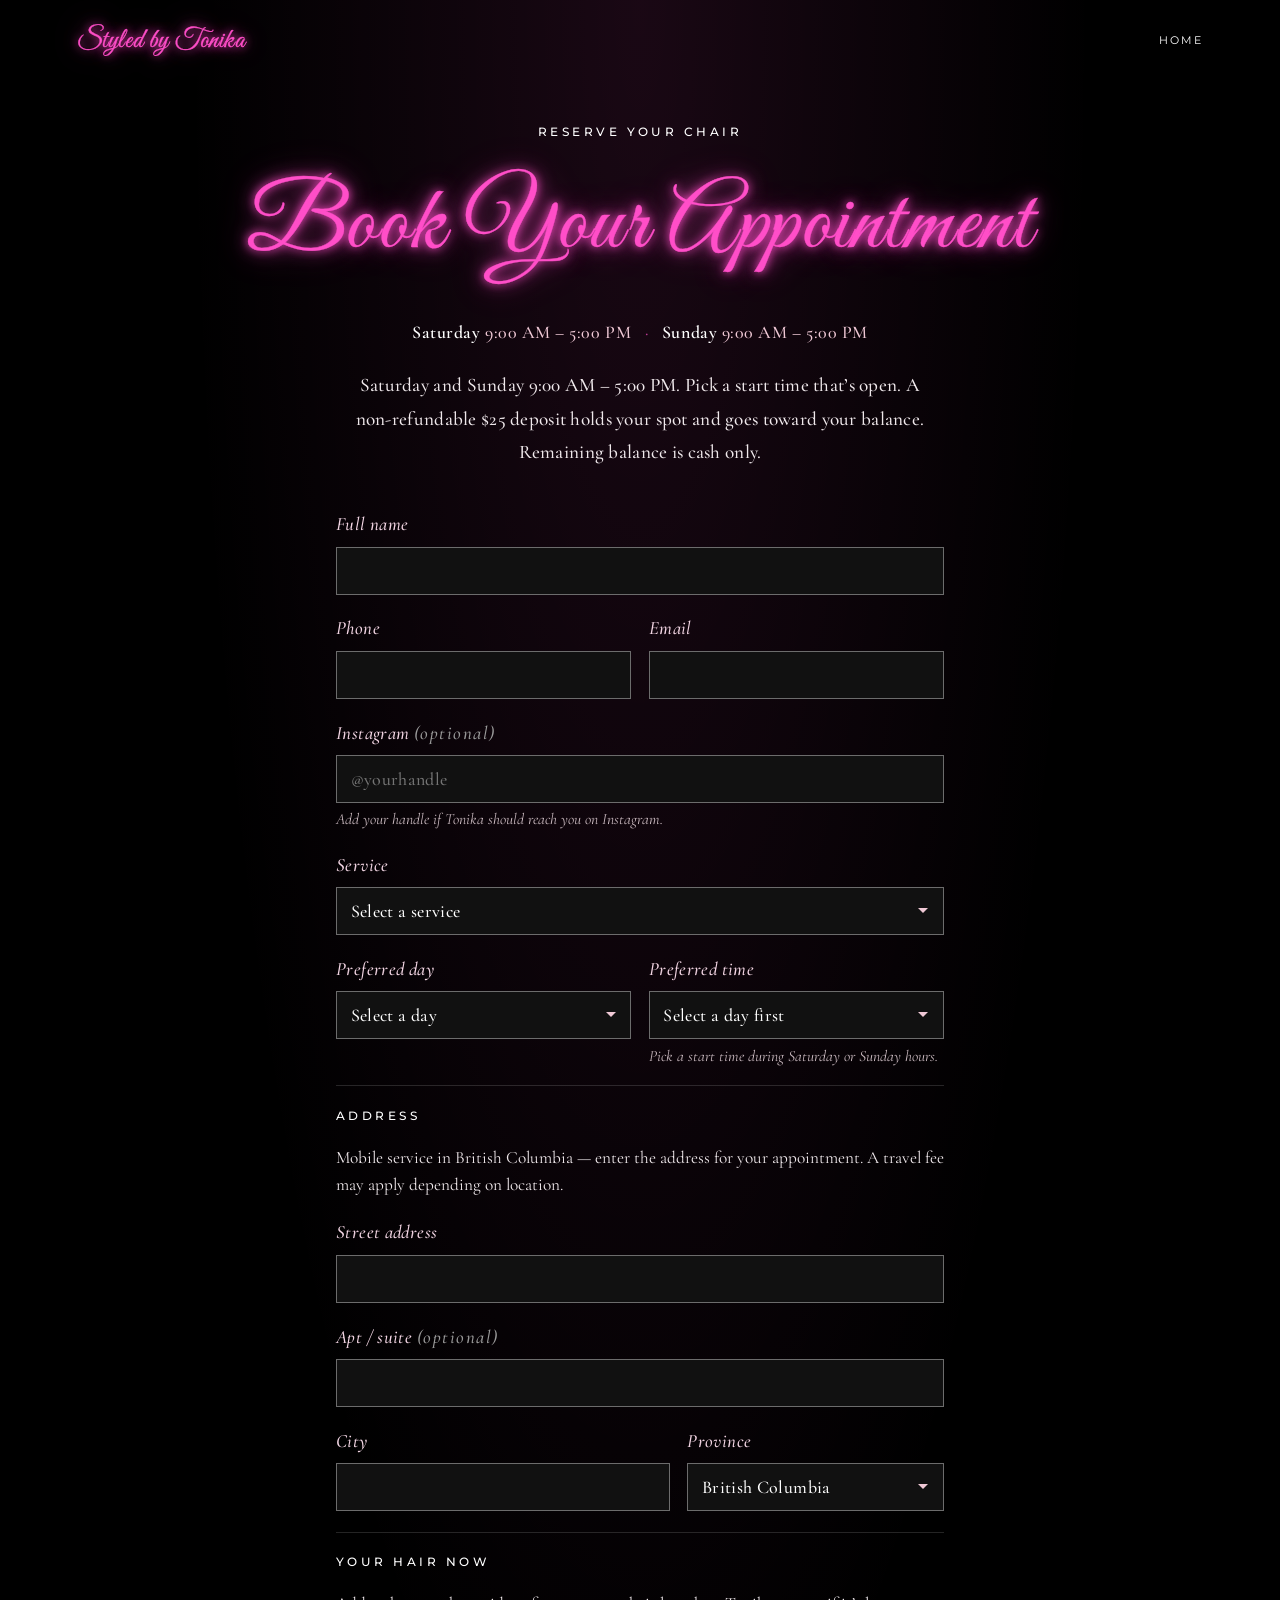
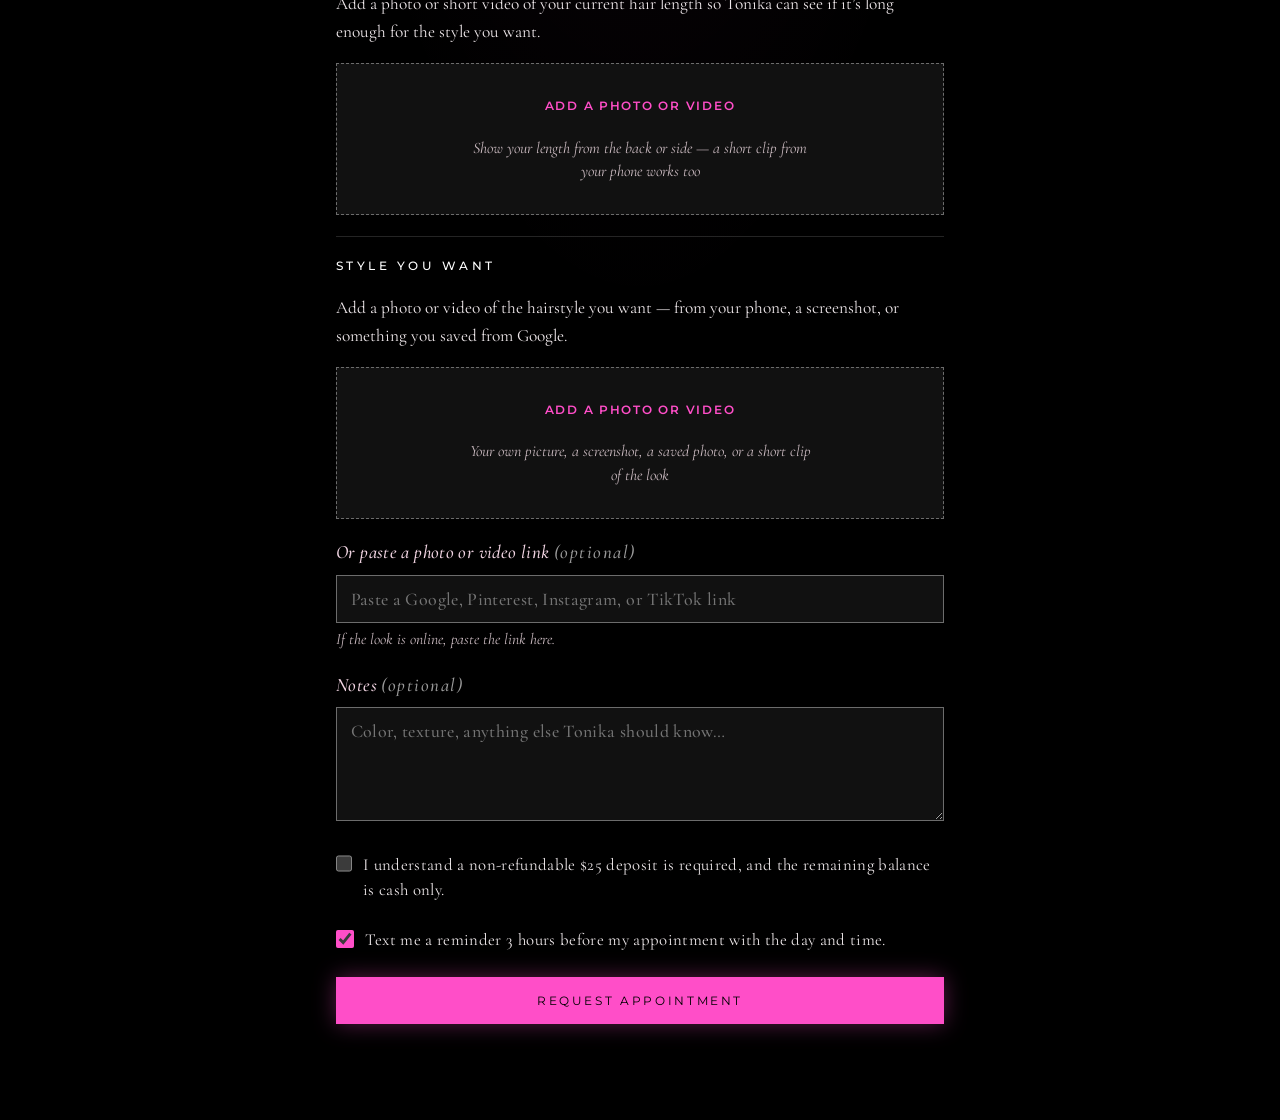
==== book.html @ b5b8464c "h" ====
<!DOCTYPE html>
<html lang="en">
<head>
  <meta charset="UTF-8" />
  <meta name="viewport" content="width=device-width, initial-scale=1, viewport-fit=cover" />
  <title>Book Your Appointment | Styled by Tonika</title>
  <link rel="icon" href="favicon.png?v=2" type="image/png" />
  <link rel="apple-touch-icon" href="apple-touch-icon.png?v=2" />
  <link rel="preconnect" href="https://fonts.googleapis.com" />
  <link rel="preconnect" href="https://fonts.gstatic.com" crossorigin />
  <link href="https://fonts.googleapis.com/css2?family=Great+Vibes&family=Montserrat:wght@400;500;600;700&family=Cormorant+Garamond:ital,wght@0,400;0,500;0,600;1,400;1,500&display=swap" rel="stylesheet" />
  <link rel="stylesheet" href="styles.css?v=71" />
</head>
<body class="book-page">
  <header class="book-top">
    <a class="neon book-logo" href="index.html">Styled by Tonika</a>
    <a class="book-back" href="index.html">Home</a>
  </header>

  <section class="book">
    <p class="kicker">Reserve your chair</p>
    <h1 class="neon">Book Your Appointment</h1>
    <p class="book-hours">
      <span><strong data-field="hours-sat-label">Saturday</strong> <span data-field="hours-sat-text">9:00 AM – 5:00 PM</span></span>
      <span class="book-hours-dot" aria-hidden="true">·</span>
      <span><strong data-field="hours-sun-label">Sunday</strong> <span data-field="hours-sun-text">9:00 AM – 5:00 PM</span></span>
    </p>
    <p class="book-lede" data-field="book-lede">
      Saturday and Sunday 9:00 AM – 5:00 PM. Pick a start time that’s open. A non-refundable $25
      deposit holds your spot and goes toward your balance. Remaining balance is cash only.
    </p>

    <form class="book-form" id="booking-form" novalidate>
      <div class="field">
        <label for="name">Full name</label>
        <input id="name" name="name" type="text" autocomplete="name" required />
      </div>
      <div class="field-row">
        <div class="field">
          <label for="phone">Phone</label>
          <input id="phone" name="phone" type="tel" autocomplete="tel" required />
        </div>
        <div class="field">
          <label for="email">Email</label>
          <input id="email" name="email" type="email" autocomplete="email" required />
        </div>
      </div>
      <div class="field">
        <label for="instagram">Instagram <span class="optional">(optional)</span></label>
        <input id="instagram" name="instagram" type="text" autocomplete="off" placeholder="@yourhandle" />
        <p class="field-hint">Add your handle if Tonika should reach you on Instagram.</p>
      </div>
      <div class="field">
        <label for="service">Service</label>
        <select id="service" name="service" required>
          <option value="" disabled selected>Select a service</option>
          <option>Locs</option>
          <option>Mens styles</option>
          <option>Wig Installation</option>
          <option>Quick weaves</option>
          <option>Feed in cornrows</option>
        </select>
      </div>
      <div class="field-row">
        <div class="field">
          <label for="date">Preferred day</label>
          <select id="date" name="date" required>
            <option value="" disabled selected>Select a day</option>
          </select>
        </div>
        <div class="field">
          <label for="time">Preferred time</label>
          <select id="time" name="time" required>
            <option value="" disabled selected>Select a day first</option>
          </select>
          <p class="field-hint" data-field="time-hint">Pick a start time during Saturday or Sunday hours.</p>
        </div>
      </div>

      <div class="address-block">
        <p class="kicker kicker-left">Address</p>
        <p class="address-note" data-field="address-note">Mobile service in British Columbia — enter the address for your appointment. A travel fee may apply depending on location.</p>
        <div class="field">
          <label for="address">Street address</label>
          <input id="address" name="address" type="text" autocomplete="street-address" required />
        </div>
        <div class="field">
          <label for="address2">Apt / suite <span class="optional">(optional)</span></label>
          <input id="address2" name="address2" type="text" autocomplete="address-line2" />
        </div>
        <div class="field-row field-row-city">
          <div class="field">
            <label for="city">City</label>
            <input id="city" name="city" type="text" autocomplete="address-level2" required />
          </div>
          <div class="field">
            <label for="province">Province</label>
            <select id="province" name="province" required>
              <option value="British Columbia" selected>British Columbia</option>
            </select>
          </div>
        </div>
      </div>

      <div class="inspo-block">
        <p class="kicker kicker-left">Your hair now</p>
        <p class="address-note" data-field="hair-note">
          Add a photo or short video of your current hair length so Tonika can see if it’s long enough for the style you want.
        </p>
        <div class="inspo-upload" id="hair-upload">
          <input id="hair-media" class="inspo-file" name="hair-media" type="file" accept="image/*,video/*,.heic,.heif,.mov" />
          <label for="hair-media" class="inspo-drop">
            <span class="inspo-drop-title">Add a photo or video</span>
            <span class="inspo-drop-hint">Show your length from the back or side — a short clip from your phone works too</span>
          </label>
          <div class="inspo-preview" id="hair-preview" hidden>
            <img id="hair-preview-img" alt="Your current hair preview" hidden />
            <video id="hair-preview-video" controls playsinline hidden></video>
            <p class="inspo-preview-name" id="hair-preview-name"></p>
            <button type="button" class="inspo-remove" id="hair-remove">Remove</button>
          </div>
        </div>
      </div>

      <div class="inspo-block">
        <p class="kicker kicker-left">Style you want</p>
        <p class="address-note" data-field="inspo-note">
          Add a photo or video of the hairstyle you want — from your phone, a screenshot, or something you saved from Google.
        </p>
        <div class="inspo-upload" id="inspo-upload">
          <input id="inspo-photo" class="inspo-file" name="attachment" type="file" accept="image/*,video/*,.heic,.heif,.mov" />
          <label for="inspo-photo" class="inspo-drop">
            <span class="inspo-drop-title">Add a photo or video</span>
            <span class="inspo-drop-hint">Your own picture, a screenshot, a saved photo, or a short clip of the look</span>
          </label>
          <div class="inspo-preview" id="inspo-preview" hidden>
            <img id="inspo-preview-img" alt="Hairstyle inspiration preview" hidden />
            <video id="inspo-preview-video" controls playsinline hidden></video>
            <p class="inspo-preview-name" id="inspo-preview-name"></p>
            <button type="button" class="inspo-remove" id="inspo-remove">Remove</button>
          </div>
        </div>
        <div class="field">
          <label for="inspo-url">Or paste a photo or video link <span class="optional">(optional)</span></label>
          <input id="inspo-url" name="inspo-url" type="text" inputmode="url" autocomplete="off" placeholder="Paste a Google, Pinterest, Instagram, or TikTok link" />
          <p class="field-hint">If the look is online, paste the link here.</p>
        </div>
        <div class="field">
          <label for="notes">Notes <span class="optional">(optional)</span></label>
          <textarea id="notes" name="notes" rows="4" placeholder="Color, texture, anything else Tonika should know…"></textarea>
        </div>
      </div>
      <label class="check">
        <input type="checkbox" id="deposit" name="deposit" required />
        <span>I understand a non-refundable $25 deposit is required, and the remaining balance is cash only.</span>
      </label>
      <label class="check">
        <input type="checkbox" id="sms-reminder" name="sms-reminder" checked />
        <span data-field="reminder-note">Text me a reminder 3 hours before my appointment with the day and time.</span>
      </label>
      <p class="form-error" id="form-error" hidden></p>
      <button class="submit" type="submit">Request Appointment</button>
    </form>
  </section>

  <div class="modal" id="success-modal" hidden>
    <div class="modal-card booked-card" role="dialog" aria-labelledby="success-title" aria-modal="true">
      <button type="button" class="booked-close" id="booked-close" aria-label="Close">
        <span aria-hidden="true">×</span>
      </button>
      <p class="booked-check" aria-hidden="true">
        <svg viewBox="0 0 24 24" fill="none" stroke="currentColor" stroke-width="2.2">
          <circle cx="12" cy="12" r="10"/>
          <path d="M7.5 12.5 10.5 15.5 16.5 9"/>
        </svg>
      </p>
      <p class="kicker">Appointment requested</p>
      <h2 class="neon" id="success-title">You’re booked</h2>
      <div id="success-copy" class="booked-recap"></div>
      <p class="booked-note">A confirmation text is on the way. Tonika has your request.</p>
      <div class="booked-actions">
        <button type="button" class="submit" id="booked-done">Done</button>
        <a class="booked-home" href="index.html">Back to home</a>
      </div>
    </div>
  </div>

  <script src="site-content.js?v=11"></script>
  <script src="script.js?v=22"></script>
</body>
</html>
---- styles.css ----
:root {
  --black: #000;
  --neon: #ff4ec8;
  --banner: #ff4ec8;
  --pink: #ff4ec8;
  --script: "Great Vibes", cursive;
  --display: "Montserrat", sans-serif;
  --body: "Cormorant Garamond", serif;
}

*,
*::before,
*::after {
  box-sizing: border-box;
  margin: 0;
  padding: 0;
}

html {
  -webkit-text-size-adjust: 100%;
  text-size-adjust: 100%;
}

body {
  background: var(--black);
  color: #fff;
  font-family: var(--body);
  font-size: 1.125rem;
  line-height: 1.7;
  overflow-x: hidden;
  max-width: 100%;
}

img {
  max-width: 100%;
  display: block;
}

ul {
  list-style: none;
}

.neon {
  font-family: var(--script);
  font-weight: 400;
  color: var(--neon);
  letter-spacing: 0.02em;
  -webkit-text-stroke: 0.35px var(--neon);
  text-shadow:
    0 0 8px rgba(255, 78, 200, 0.95),
    0 0 18px rgba(255, 78, 200, 0.75),
    0 0 36px rgba(255, 78, 200, 0.45);
}

.kicker {
  font-family: var(--display);
  font-size: 0.78rem;
  font-weight: 500;
  letter-spacing: 0.28em;
  text-transform: uppercase;
}

.kicker-left {
  text-align: left;
}

.site-nav {
  position: sticky;
  top: 0;
  z-index: 20;
  display: flex;
  align-items: center;
  justify-content: space-between;
  gap: 1rem;
  padding: 0.85rem 6vw;
  background: rgba(0, 0, 0, 0.92);
  border-bottom: 1px solid rgba(255, 255, 255, 0.08);
}

.home-canva .site-nav {
  position: fixed;
  left: 0;
  right: 0;
  padding-left: max(1rem, env(safe-area-inset-left));
  padding-right: max(1rem, env(safe-area-inset-right));
  background: linear-gradient(to bottom, rgba(0, 0, 0, 0.88), rgba(0, 0, 0, 0.35), transparent);
  border-bottom: 0;
}

.canva-page {
  position: relative;
  width: 97.5%;
  max-width: 1940px;
  margin: 0 auto;
  background: #000;
}

.canva-page > img {
  width: 100%;
  height: auto;
  display: block;
}

.hotspot {
  position: absolute;
  z-index: 6;
  cursor: pointer;
}

.hotspot:focus-visible {
  outline: 2px solid rgba(255, 78, 200, 0.85);
  outline-offset: 3px;
}

.hotspot-phone {
  top: 28.35%;
  left: 57.2%;
  width: 35%;
  height: 1.4%;
}

.hotspot-email {
  top: 29.55%;
  left: 57.2%;
  width: 35%;
  height: 1.35%;
}

.hotspot-ig {
  top: 30.7%;
  left: 57.2%;
  width: 35%;
  height: 1.45%;
}

.hotspot-ig-tag {
  top: 81%;
  left: 56%;
  width: 40%;
  height: 6%;
}

.hotspot-book {
  top: 97%;
  left: 39.4%;
  width: 58.4%;
  height: 1.25%;
}

.site-logo {
  font-size: 1.65rem;
}

.nav-ig {
  position: fixed;
  top: max(0.9rem, env(safe-area-inset-top));
  right: max(1.15rem, env(safe-area-inset-right));
  z-index: 40;
  width: 7rem;
  height: 4.4rem;
  padding: 0;
  display: grid;
  place-items: center;
  flex-shrink: 0;
  color: #f0c9d6;
  background: rgba(255, 255, 255, 0.05);
  backdrop-filter: blur(6px) saturate(1.2);
  -webkit-backdrop-filter: blur(6px) saturate(1.2);
  border-radius: 1.15rem;
  border: 1px solid rgba(255, 220, 230, 0.22);
  box-shadow: none;
  animation: hover-bob 4.2s ease-in-out infinite;
}

.nav-ig span {
  position: absolute;
  width: 1px;
  height: 1px;
  overflow: hidden;
  clip: rect(0, 0, 0, 0);
}

.nav-ig svg {
  width: 1.55rem;
  height: 1.55rem;
}

.book-top-actions {
  display: flex;
  align-items: center;
  gap: 1rem;
}

.book-bubble {
  position: fixed;
  left: max(1.15rem, env(safe-area-inset-left));
  bottom: max(1.15rem, env(safe-area-inset-bottom));
  z-index: 40;
  width: 7.4rem;
  height: 4.4rem;
  display: grid;
  place-items: center;
  text-align: center;
  background: rgba(255, 255, 255, 0.05);
  backdrop-filter: blur(6px) saturate(1.2);
  -webkit-backdrop-filter: blur(6px) saturate(1.2);
  color: #f0c9d6;
  font-family: var(--body);
  font-size: 1.15rem;
  font-weight: 500;
  font-style: italic;
  letter-spacing: 0.04em;
  text-transform: none;
  line-height: 1;
  padding: 0.4rem 0.85rem;
  border-radius: 1.15rem;
  white-space: nowrap;
  border: 1px solid rgba(255, 220, 230, 0.22);
  box-shadow: none;
  animation: hover-bob 4.2s ease-in-out infinite;
}

.nav-ig:hover,
.book-bubble:hover {
  animation: none;
  translate: 0 -0.18rem;
  color: #fff;
  background: rgba(255, 255, 255, 0.1);
  border-color: rgba(255, 230, 238, 0.38);
  box-shadow: none;
}

@keyframes hover-bob {
  0%,
  100% {
    translate: 0 0;
  }
  50% {
    translate: 0 -0.22rem;
  }
}

@media (prefers-reduced-motion: reduce) {
  .nav-ig,
  .book-bubble {
    animation: none;
  }
}

.hero {
  position: relative;
  min-height: 72vh;
  display: grid;
  place-items: center;
  text-align: center;
  overflow: hidden;
  background: #000;
}

.hero-bg {
  position: absolute;
  inset: 0;
  display: grid;
  grid-template-columns: 1fr 1fr;
  pointer-events: none;
}

.hero-bg img {
  width: 100%;
  height: 100%;
  min-height: 100%;
  max-width: none;
  object-fit: cover;
  filter: brightness(0.82) saturate(1);
}

.hero-bg img:first-child {
  object-position: 35% 32%;
}

.hero-bg img:last-child {
  object-position: 60% 28%;
}

.hero-veil {
  position: absolute;
  inset: 0;
  pointer-events: none;
  background: rgba(0, 0, 0, 0.28);
}

.hero-content {
  position: relative;
  z-index: 1;
  padding: 4rem 1.5rem 3.5rem;
  max-width: 56rem;
}

.hero h1,
.hero-title {
  font-family: var(--script);
  font-weight: 400;
  font-size: clamp(4.2rem, 12vw, 8.5rem);
  line-height: 0.92;
  margin: 1.1rem 0 1.4rem;
  color: var(--neon);
  -webkit-text-stroke: 0;
  text-shadow:
    0 0 10px rgba(255, 78, 200, 1),
    0 0 22px rgba(255, 78, 200, 0.95),
    0 0 48px rgba(255, 78, 200, 0.7),
    0 0 80px rgba(255, 78, 200, 0.4);
}

.banner {
  display: block;
  width: fit-content;
  margin: 0 auto;
  background: var(--banner);
  color: #fff;
  font-family: var(--display);
  font-size: 0.82rem;
  font-weight: 600;
  letter-spacing: 0.32em;
  text-transform: uppercase;
  padding: 0.78rem 3.2rem;
  border: 1px solid rgba(255, 255, 255, 0.55);
}

a {
  color: inherit;
  text-decoration: none;
}

.btn-book {
  display: block;
  width: fit-content;
  margin: 2rem auto 0;
  font-family: var(--display);
  font-size: 0.72rem;
  letter-spacing: 0.22em;
  text-transform: uppercase;
  color: var(--neon);
  border: 1px solid var(--neon);
  padding: 0.9rem 1.5rem;
  box-shadow: 0 0 24px rgba(255, 78, 200, 0.35);
}

.btn-book:hover {
  background: var(--neon);
  color: #000;
}

.stylist {
  padding: 6.5rem 8vw;
  background: #000;
}

.stylist-inner {
  max-width: 68rem;
  margin: 0 auto;
  display: grid;
  grid-template-columns: 1.15fr 0.85fr;
  gap: 4rem;
  align-items: center;
}

.stylist h2 {
  font-size: clamp(4rem, 8vw, 6.5rem);
  line-height: 0.9;
  margin: 0.15rem 0 1.6rem;
}

.bio {
  max-width: 36rem;
  font-family: var(--display);
  font-size: 0.98rem;
  font-weight: 400;
  letter-spacing: 0.02em;
  line-height: 1.75;
  color: #ececec;
}

.portrait-wrap {
  position: relative;
  width: min(100%, 17.5rem);
  margin: 0 auto;
  aspect-ratio: 1;
}

.portrait-clip {
  position: relative;
  z-index: 1;
  width: 100%;
  height: 100%;
  border-radius: 50%;
  overflow: hidden;
  border: 3px solid var(--neon);
  box-shadow:
    0 0 16px rgba(255, 78, 200, 0.9),
    0 0 34px rgba(255, 78, 200, 0.4);
}

.portrait {
  width: 100%;
  height: 100%;
  object-fit: cover;
  object-position: 50% 46%;
  transform: none;
  filter: none;
  border: 0;
  box-shadow: none;
}

.portrait-glow {
  position: absolute;
  inset: -14px;
  border-radius: 50%;
  background: conic-gradient(from 200deg, transparent, var(--neon), transparent 28%, #fff, transparent 62%, var(--neon), transparent 88%);
  filter: blur(1px);
  box-shadow:
    0 0 22px rgba(255, 78, 200, 0.7),
    0 0 40px rgba(255, 78, 200, 0.45);
}

.portrait-sparkles {
  position: absolute;
  inset: -28px;
  border-radius: 50%;
  pointer-events: none;
  background-image:
    radial-gradient(circle, #ff8ae0 0 1.5px, transparent 2.2px),
    radial-gradient(circle, #ff4ec8 0 1.2px, transparent 2px),
    radial-gradient(circle, #ffffff 0 1.4px, transparent 2.1px),
    radial-gradient(circle, #ff6ad5 0 1px, transparent 1.8px),
    radial-gradient(circle, #ffffff 0 1px, transparent 1.7px),
    radial-gradient(circle, #ff8ae0 0 1.3px, transparent 2px);
  background-size: 100% 100%;
  background-position:
    8% 22%,
    92% 18%,
    4% 58%,
    96% 62%,
    14% 88%,
    86% 84%;
  background-repeat: no-repeat;
  filter: drop-shadow(0 0 6px #ff6ad5);
}

.hours-contact {
  position: relative;
  isolation: isolate;
  padding: 7rem 6vw 5.5rem;
  background: #000;
  display: grid;
  place-items: center;
}

.hours-bg {
  position: absolute;
  inset: 0;
  z-index: -2;
  display: flex;
  overflow: hidden;
}

.hours-bg img {
  flex: 1 0 34%;
  width: 34%;
  max-width: none;
  height: 100%;
  object-fit: contain;
  object-position: center;
  filter: brightness(0.7) contrast(1.05) saturate(0.95);
}

.hours-veil {
  position: absolute;
  inset: 0;
  z-index: -1;
  background: rgba(0, 0, 0, 0.45);
}

.hours-grid {
  position: relative;
  z-index: 1;
  width: min(100%, 64rem);
  display: grid;
  grid-template-columns: 1fr 1fr;
  gap: 2rem;
}

.card {
  position: relative;
  padding: 3.4rem 2.2rem 2.5rem;
  text-align: center;
  border: 1px solid rgba(255, 255, 255, 0.92);
  border-radius: 14px;
  background: rgba(0, 0, 0, 0.82);
}

.card h2 {
  position: absolute;
  top: 0;
  left: 50%;
  transform: translate(-50%, -52%);
  font-size: clamp(3.2rem, 6vw, 4.6rem);
  padding: 0 0.75rem;
  margin: 0;
  background: #000;
}

.hours-list li,
.contact-list li {
  font-family: var(--display);
  font-size: 0.78rem;
  letter-spacing: 0.12em;
  text-transform: uppercase;
}

.hours-list li {
  display: flex;
  flex-direction: column;
  gap: 0.2rem;
  margin-bottom: 1.15rem;
}

.contact-list li {
  display: flex;
  align-items: center;
  justify-content: center;
  margin-top: 1rem;
  text-align: left;
}

.contact-link,
.ig-handle {
  display: inline-flex;
  align-items: center;
  gap: 0.8rem;
  color: #fff;
}

.contact-link:hover,
.ig-handle:hover {
  color: var(--neon);
}

.ig-handle {
  margin-top: 0.75rem;
  gap: 0.55rem;
}

.ig-logo {
  width: 1.2rem;
  height: 1.2rem;
  flex-shrink: 0;
}

.ig-icon svg {
  width: 1.15rem;
  height: 1.15rem;
}

.icon {
  width: 2.15rem;
  height: 2.15rem;
  border-radius: 50%;
  display: grid;
  place-items: center;
  background: linear-gradient(145deg, #ff7ad8, #c84b9a);
  color: #fff;
  flex-shrink: 0;
}

.icon svg {
  width: 1.05rem;
  height: 1.05rem;
}

.policies {
  padding: 6.5rem 6vw 5rem;
  background: #000;
  text-align: center;
}

.policies-title {
  font-size: clamp(3.6rem, 8vw, 6rem);
  margin-bottom: 3.5rem;
}

.policy-grid {
  max-width: 72rem;
  margin: 0 auto;
  display: grid;
  grid-template-columns: repeat(4, 1fr);
  gap: 2.4rem 1.8rem;
}

.policy-icon {
  width: 3.2rem;
  height: 3.2rem;
  margin: 0 auto 1rem;
}

.policy-icon svg {
  width: 100%;
  height: 100%;
}

.policy h3 {
  font-family: var(--script);
  font-size: 2.15rem;
  font-weight: 400;
  margin-bottom: 0.85rem;
  color: #fff;
}

.policy p {
  font-family: var(--display);
  font-size: 0.88rem;
  font-weight: 400;
  letter-spacing: 0.02em;
  line-height: 1.7;
  color: #ececec;
}

.before {
  position: relative;
  isolation: isolate;
  padding: 6.5rem 6vw 5.5rem;
  text-align: center;
}

.work {
  padding: 5.5rem 6vw 5rem;
  background: #000;
  text-align: center;
}

.work-title {
  font-size: clamp(3.6rem, 8vw, 6rem);
  margin: 0.2rem 0 2.6rem;
}

.work-grid {
  max-width: 72rem;
  margin: 0 auto;
  display: grid;
  grid-template-columns: repeat(3, 1fr);
  gap: 1.1rem;
}

.work-item {
  position: relative;
  padding: 0;
  border: 0;
  background: #0a0a0a;
  cursor: pointer;
  overflow: hidden;
}

.work-item img {
  width: 100%;
  height: 22rem;
  object-fit: cover;
  display: block;
  transition: transform 0.35s ease;
}

.work-item:hover img {
  transform: scale(1.04);
}

.work-item span {
  position: absolute;
  left: 0;
  right: 0;
  bottom: 0;
  padding: 0.7rem 0.8rem;
  font-family: var(--display);
  font-size: 0.68rem;
  letter-spacing: 0.16em;
  text-transform: uppercase;
  color: #fff;
  background: linear-gradient(transparent, rgba(0, 0, 0, 0.75));
  text-align: left;
}

.lightbox {
  position: fixed;
  inset: 0;
  background: rgba(0, 0, 0, 0.88);
  display: grid;
  place-items: center;
  z-index: 90;
  padding: 2rem;
}

.lightbox[hidden] {
  display: none;
}

.lightbox img {
  max-width: min(92vw, 42rem);
  max-height: 86vh;
  object-fit: contain;
}

.lightbox-close {
  position: absolute;
  top: 1.2rem;
  right: 1.4rem;
  font-family: var(--display);
  font-size: 0.68rem;
  letter-spacing: 0.16em;
  text-transform: uppercase;
  color: var(--neon);
  background: transparent;
  border: 0;
  cursor: pointer;
}

.book-page {
  min-height: 100vh;
  color-scheme: dark;
  -webkit-tap-highlight-color: transparent;
  background:
    radial-gradient(ellipse at top, rgba(255, 78, 200, 0.1), transparent 50%),
    #000;
}

.book-top {
  display: flex;
  align-items: center;
  justify-content: space-between;
  padding: 1.1rem 6vw;
}

.book-logo {
  font-size: 1.7rem;
}

.book-back {
  font-family: var(--display);
  font-size: 0.68rem;
  letter-spacing: 0.18em;
  text-transform: uppercase;
  color: #fff;
}

.book-back:hover {
  color: var(--neon);
}

.book {
  padding: 2.5rem 6vw 6rem;
  text-align: center;
}

.book h1 {
  font-size: clamp(3.4rem, 8vw, 5.8rem);
  margin: 0.35rem 0 0.7rem;
}

.book-hours {
  display: flex;
  flex-wrap: wrap;
  justify-content: center;
  gap: 0.35rem 0.85rem;
  margin: 0 auto 1.35rem;
  max-width: 36rem;
  color: #f0c9d6;
  font-size: 1.12rem;
  font-weight: 500;
  letter-spacing: 0.03em;
}

.book-hours strong {
  font-weight: 600;
  color: #fff;
}

.book-hours-dot {
  color: rgba(255, 78, 200, 0.7);
}

.book-lede {
  max-width: 36rem;
  margin: 0 auto 2.4rem;
  color: #efe8eb;
  font-size: 1.2rem;
  font-weight: 500;
  letter-spacing: 0.015em;
  line-height: 1.75;
}

.book-form {
  width: min(100%, 38rem);
  margin: 0 auto;
  text-align: left;
  display: grid;
  gap: 1.1rem;
}

.address-block {
  display: grid;
  gap: 1.1rem;
  padding: 1.15rem 0 0.2rem;
  border-top: 1px solid rgba(255, 255, 255, 0.14);
}

.address-block .kicker {
  margin-bottom: 0;
}

.address-note {
  margin: 0;
  color: #efe8eb;
  font-size: 1.08rem;
  line-height: 1.6;
}

.inspo-block {
  display: grid;
  gap: 1.1rem;
  padding: 1.15rem 0 0.2rem;
  border-top: 1px solid rgba(255, 255, 255, 0.14);
}

.inspo-block .kicker {
  margin-bottom: 0;
}

.inspo-upload {
  position: relative;
}

.inspo-file {
  position: absolute;
  width: 1px;
  height: 1px;
  padding: 0;
  margin: -1px;
  overflow: hidden;
  clip: rect(0, 0, 0, 0);
  white-space: nowrap;
  border: 0;
}

.inspo-drop {
  display: grid;
  place-items: center;
  gap: 0.4rem;
  min-height: 9.5rem;
  padding: 1.5rem 1.1rem;
  border: 1px dashed rgba(255, 255, 255, 0.38);
  background: #111;
  cursor: pointer;
  text-align: center;
}

.inspo-drop:hover,
.inspo-upload.is-dragover .inspo-drop,
.inspo-file:focus-visible + .inspo-drop {
  border-color: var(--neon);
  box-shadow: 0 0 0 3px rgba(255, 78, 200, 0.18);
}

.inspo-upload.has-file .inspo-drop {
  display: none;
}

.inspo-drop-title {
  font-family: var(--display);
  font-size: 0.78rem;
  font-weight: 600;
  letter-spacing: 0.14em;
  text-transform: uppercase;
  color: var(--neon);
}

.inspo-drop-hint {
  max-width: 22rem;
  color: #c8b8be;
  font-size: 1rem;
  font-style: italic;
  line-height: 1.45;
}

.inspo-preview {
  display: grid;
  gap: 0.75rem;
  justify-items: start;
}

.inspo-preview[hidden] {
  display: none;
}

.inspo-preview img,
.inspo-preview video {
  width: 100%;
  max-height: 22rem;
  object-fit: contain;
  background: #0a0a0a;
  border: 1px solid rgba(255, 255, 255, 0.38);
}

.inspo-preview-name {
  margin: 0;
  color: #c8b8be;
  font-size: 0.98rem;
  font-style: italic;
}

.inspo-remove {
  background: transparent;
  border: 1px solid rgba(255, 255, 255, 0.38);
  color: #fff;
  font-family: var(--display);
  font-size: 0.68rem;
  font-weight: 600;
  letter-spacing: 0.14em;
  text-transform: uppercase;
  padding: 0.65rem 0.95rem;
  cursor: pointer;
}

.inspo-remove:hover,
.inspo-remove:focus-visible {
  border-color: var(--neon);
  color: var(--neon);
}

.field-hint {
  margin: 0.4rem 0 0;
  color: #c8b8be;
  font-size: 0.98rem;
  font-style: italic;
  line-height: 1.4;
}

.field-row {
  display: grid;
  grid-template-columns: 1fr 1fr;
  gap: 1.1rem;
}

.field-row-city {
  grid-template-columns: 1.3fr 1fr;
}

.book-page .field label {
  font-family: var(--body);
  font-size: 1.18rem;
  font-weight: 500;
  font-style: italic;
  letter-spacing: 0.02em;
  text-transform: none;
  color: #f3d6e4;
  display: block;
  margin-bottom: 0.4rem;
}

.book-form input:not([type="checkbox"]):not([type="file"]),
.book-form select,
.book-form textarea {
  font-family: var(--body);
  font-size: 1.12rem;
  font-weight: 500;
}

.field label,
.check {
  font-family: var(--display);
  font-size: 0.68rem;
  letter-spacing: 0.14em;
  text-transform: uppercase;
  display: block;
  margin-bottom: 0.45rem;
}

.optional {
  letter-spacing: 0.08em;
  color: #9a9a9a;
  text-transform: none;
  font-family: var(--body);
}

input,
select,
textarea {
  width: 100%;
  background: #111;
  border: 1px solid rgba(255, 255, 255, 0.38);
  color: #fff;
  caret-color: #fff;
  color-scheme: dark;
  font-family: var(--body);
  font-size: 1.05rem;
  letter-spacing: 0.02em;
  padding: 0.75rem 0.85rem;
  outline: none;
  border-radius: 0;
}

.book-page input:not([type="checkbox"]):not([type="file"]),
.book-page select,
.book-page textarea {
  background: #111;
  color: #fff;
}

input:focus,
select:focus,
textarea:focus,
.book-page input:not([type="checkbox"]):not([type="file"]):focus,
.book-page select:focus,
.book-page textarea:focus {
  background: #111;
  color: #fff;
  border-color: var(--neon);
  box-shadow: 0 0 0 3px rgba(255, 78, 200, 0.18);
}

.book-page input::placeholder,
.book-page textarea::placeholder {
  color: rgba(255, 255, 255, 0.42);
}

.book-page input:-webkit-autofill,
.book-page input:-webkit-autofill:hover,
.book-page input:-webkit-autofill:focus,
.book-page textarea:-webkit-autofill,
.book-page textarea:-webkit-autofill:focus {
  -webkit-text-fill-color: #fff;
  caret-color: #fff;
  box-shadow: 0 0 0 1000px #111 inset;
  transition: background-color 99999s ease-out;
}

.book-page input[type="date"]::-webkit-calendar-picker-indicator {
  filter: invert(1);
  opacity: 0.85;
  cursor: pointer;
}

.book-page input::-webkit-datetime-edit,
.book-page input::-webkit-datetime-edit-fields-wrapper,
.book-page input::-webkit-datetime-edit-text,
.book-page input::-webkit-datetime-edit-month-field,
.book-page input::-webkit-datetime-edit-day-field,
.book-page input::-webkit-datetime-edit-year-field {
  color: #fff;
}

.book-page select {
  appearance: none;
  -webkit-appearance: none;
  background-color: #111;
  background-image: url("data:image/svg+xml;utf8,<svg xmlns='http://www.w3.org/2000/svg' viewBox='0 0 12 8'><path fill='%23f0c9d6' d='M1 1l5 5 5-5'/></svg>");
  background-repeat: no-repeat;
  background-position: right 0.85rem center;
  background-size: 0.75rem;
  padding-right: 2.4rem;
}

.book-page option,
.book-page optgroup {
  background: #111;
  color: #fff;
}

.book-page ::selection {
  background: rgba(255, 78, 200, 0.45);
  color: #fff;
}

select {
  color-scheme: dark;
}

.check {
  display: flex;
  gap: 0.7rem;
  align-items: flex-start;
  line-height: 1.5;
  text-transform: none;
  letter-spacing: 0.02em;
  font-family: var(--body);
  font-size: 1.05rem;
  color: #ece6e8;
}

.check input {
  width: 1.1rem;
  height: 1.1rem;
  margin-top: 0.2rem;
  accent-color: var(--neon);
  background: transparent;
  border: 0;
  padding: 0;
  box-shadow: none;
}

.form-error {
  color: #ff8fb6;
  font-size: 1rem;
}

.submit {
  display: inline-block;
  text-align: center;
  font-family: var(--display);
  font-size: 0.75rem;
  letter-spacing: 0.22em;
  text-transform: uppercase;
  background: var(--neon);
  color: #000;
  border: 0;
  padding: 1rem 1.2rem;
  cursor: pointer;
  box-shadow: 0 0 22px rgba(255, 78, 200, 0.35);
}

.submit:hover {
  background: #fff;
}

.modal {
  position: fixed;
  inset: 0;
  background: rgba(0, 0, 0, 0.82);
  display: flex;
  align-items: flex-start;
  justify-content: center;
  z-index: 80;
  padding: max(1rem, env(safe-area-inset-top)) 1rem max(1.5rem, env(safe-area-inset-bottom));
  overflow-x: hidden;
  overflow-y: auto;
  -webkit-overflow-scrolling: touch;
  overscroll-behavior: contain;
  touch-action: pan-y;
}

.modal[hidden] {
  display: none;
}

.modal-card {
  width: min(100%, 28rem);
  margin: auto;
  background: #0b0b0b;
  border: 1px solid rgba(255, 255, 255, 0.28);
  padding: 2.4rem 1.8rem;
  text-align: center;
}

.modal-card h2 {
  font-size: 3.4rem;
  margin: 0.4rem 0 1rem;
}

.modal-card p {
  margin-bottom: 1.5rem;
}

.booked-card {
  position: relative;
  width: min(100%, 34rem);
  padding: 2.5rem 1.7rem 2rem;
  border: 1px solid rgba(255, 78, 200, 0.4);
  box-shadow: 0 0 48px rgba(255, 78, 200, 0.16);
}

.booked-close {
  position: absolute;
  top: 0.55rem;
  right: 0.55rem;
  width: 2.75rem;
  height: 2.75rem;
  display: grid;
  place-items: center;
  border: 0;
  background: transparent;
  color: #fff;
  font-size: 1.85rem;
  line-height: 1;
  cursor: pointer;
}

.booked-close:hover,
.booked-close:focus-visible {
  color: var(--neon);
}

.booked-card p {
  margin-bottom: 0;
}

.booked-check {
  width: 3.5rem;
  height: 3.5rem;
  margin: 0 auto 0.85rem;
  color: var(--neon);
}

.booked-check svg {
  width: 100%;
  height: 100%;
}

.booked-card .kicker {
  margin-bottom: 0.2rem;
}

.booked-card h2 {
  font-size: clamp(2.8rem, 8vw, 4.3rem);
  margin: 0.15rem 0 1.15rem;
}

.booked-recap {
  background: #111;
  border: 1px solid rgba(255, 78, 200, 0.28);
  padding: 1.05rem 1.15rem;
  margin: 0 0 1.15rem;
  text-align: left;
}

.booked-recap p {
  margin: 0 0 0.4rem;
  color: #f4f0f2;
}

.booked-recap p:last-child {
  margin-bottom: 0;
}

.booked-recap .booked-send-note {
  color: #f0c9d6;
  font-style: italic;
}

.booked-recap .booked-hello,
.booked-recap .booked-when {
  font-size: 1.38rem;
  font-weight: 600;
  color: #fff;
}

.booked-recap .booked-inspo {
  color: #f0c9d6;
}

.booked-recap .booked-service {
  color: #f0c9d6;
}

.booked-note {
  color: #efe8eb;
  font-size: 1.08rem;
  margin-bottom: 1.4rem;
}

.before .policies-title {
  position: relative;
  z-index: 1;
}

.before-grid {
  position: relative;
  z-index: 1;
  width: min(100%, 52rem);
  margin: 0 auto;
  display: grid;
  grid-template-columns: 1fr 1fr;
  gap: 1.2rem;
}

.before-card {
  position: static;
  padding: 1.6rem 1.3rem;
  transform: none;
}

.before-card p {
  font-family: var(--display);
  font-size: 0.88rem;
  font-weight: 400;
  letter-spacing: 0.02em;
  line-height: 1.7;
  color: #f0f0f0;
}

.services,
.thanks {
  max-width: 78rem;
  margin: 0 auto;
  padding: 5.5rem 6vw;
  display: grid;
  grid-template-columns: 1.1fr 0.9fr;
  gap: 3rem;
  align-items: center;
  background: #000;
}

.services h2,
.thanks h2,
.selfies h2 {
  font-size: clamp(3.6rem, 8vw, 6.2rem);
  line-height: 0.9;
  margin-bottom: 1.4rem;
}

.service-list {
  display: grid;
  grid-template-columns: 1fr 1fr;
  gap: 0.85rem 1rem;
  max-width: 28rem;
}

.service-list li {
  font-family: var(--display);
  font-size: 0.78rem;
  letter-spacing: 0.12em;
  text-transform: uppercase;
  text-align: center;
  border: 1px solid rgba(255, 255, 255, 0.85);
  padding: 0.85rem 0.6rem;
  min-height: 2.8rem;
}

.polaroid-stack {
  position: relative;
  min-height: 26rem;
}

.polaroid {
  width: min(58%, 16rem);
  aspect-ratio: 4 / 5;
  overflow: hidden;
  border: 10px solid #fff;
  background: #fff;
  box-shadow: 0 14px 32px rgba(0, 0, 0, 0.55);
  position: absolute;
}

.polaroid img {
  width: 100%;
  height: 100%;
  max-width: none;
  object-fit: contain;
  object-position: center;
  transform: none;
  background: #111;
}

.tilt-left {
  transform: rotate(-9deg);
  left: 8%;
  top: 0;
}

.tilt-right {
  transform: rotate(8deg);
  right: 6%;
  bottom: 0;
}

.selfies {
  position: relative;
  isolation: isolate;
  padding: 5.5rem 6vw;
}

.selfies-bg {
  position: absolute;
  inset: 0;
  z-index: -2;
  overflow: hidden;
}

.selfies-bg img {
  width: 100%;
  height: 100%;
  max-width: none;
  object-fit: contain;
  object-position: center;
  filter: brightness(0.35) contrast(1.08);
}

.selfies-inner {
  position: relative;
  z-index: 1;
  max-width: 72rem;
  margin: 0 auto;
  display: grid;
  grid-template-columns: 0.95fr 1.05fr;
  gap: 2rem;
  align-items: center;
}

.phones {
  position: relative;
  min-height: 24rem;
}

.phone {
  position: absolute;
  width: 11.5rem;
  padding: 0.72rem 0.5rem 0.55rem;
  background: #0d0d0d;
  border: 3px solid #2f2f2f;
  border-radius: 1.7rem;
  box-shadow: 0 16px 40px rgba(0, 0, 0, 0.5);
  overflow: hidden;
}

.phone::before {
  content: "";
  position: absolute;
  top: 7px;
  left: 50%;
  width: 36%;
  height: 8px;
  transform: translateX(-50%);
  background: #000;
  border-radius: 999px;
}

.phone img {
  width: 100%;
  height: 18rem;
  max-width: none;
  object-fit: contain;
  object-position: center top;
  transform: none;
  border-radius: 1.1rem;
  background: #111;
}

.phone.tilt-left {
  left: 6%;
  top: 0;
}

.phone.tilt-right {
  right: 10%;
  top: 3.2rem;
}

.tag-box {
  margin-top: 1.2rem;
  border: 1px solid rgba(255, 255, 255, 0.85);
  background: rgba(0, 0, 0, 0.78);
  padding: 1.1rem 1.3rem;
  width: fit-content;
  font-family: var(--display);
  font-size: 0.72rem;
  letter-spacing: 0.1em;
  text-transform: uppercase;
}

.thanks-copy {
  text-align: left;
}

.btn-pink {
  display: inline-block;
  margin: 1.4rem 0 1rem;
  background: var(--neon);
  color: #fff;
  font-family: var(--display);
  font-size: 0.78rem;
  font-weight: 600;
  letter-spacing: 0.14em;
  text-transform: uppercase;
  padding: 1rem 1.6rem;
  box-shadow: 0 0 22px rgba(255, 78, 200, 0.4);
}

.thanks-note {
  font-size: 1.05rem;
}

@media (max-width: 900px) {
  .stylist-inner,
  .hours-grid,
  .policy-grid,
  .field-row,
  .work-grid,
  .before-grid,
  .services,
  .thanks,
  .selfies-inner {
    grid-template-columns: 1fr;
  }

  .work-grid {
    grid-template-columns: 1fr 1fr;
  }

  .policy-grid {
    grid-template-columns: 1fr 1fr;
  }

  .stylist-copy,
  .kicker-left,
  .bio {
    text-align: center;
    margin-inline: auto;
  }
}

@media (max-width: 720px) {
  .policy-grid,
  .work-grid {
    grid-template-columns: 1fr;
  }

  .hero {
    min-height: 62vh;
  }

  .banner {
    padding: 0.7rem 1.4rem;
    letter-spacing: 0.22em;
    font-size: 0.7rem;
  }

  .service-list {
    max-width: none;
  }

  .polaroid-stack,
  .phones {
    min-height: 22rem;
    margin-bottom: 1rem;
  }

  .thanks-copy,
  .selfies-copy {
    text-align: center;
  }

  .tag-box {
    margin-inline: auto;
  }

  .btn-pink {
    display: block;
    text-align: center;
  }

  .nav-ig span {
    position: absolute;
    width: 1px;
    height: 1px;
    overflow: hidden;
    clip: rect(0, 0, 0, 0);
  }
}

@media (max-width: 480px) {
  .canva-page {
    width: 100%;
    padding-left: max(0.35rem, env(safe-area-inset-left));
    padding-right: max(0.35rem, env(safe-area-inset-right));
  }

  .home-canva .site-nav {
    padding-top: max(0.45rem, env(safe-area-inset-top));
    padding-bottom: 1.1rem;
  }

  .site-logo,
  .book-logo {
    font-size: 1.28rem;
  }

  .book-top {
    padding: max(0.65rem, env(safe-area-inset-top)) max(0.9rem, env(safe-area-inset-right)) 0.75rem max(0.8rem, env(safe-area-inset-left));
    gap: 0.6rem;
  }

  .book-top-actions {
    gap: 0.55rem;
  }

  .book {
    padding: 1.1rem 1.05rem 5.5rem;
  }

  .field-row,
  .field-row-city {
    grid-template-columns: 1fr;
  }

  .book-bubble {
    width: 6.4rem;
    height: 3.85rem;
    font-size: 1.02rem;
    border-radius: 1rem;
    left: max(0.7rem, env(safe-area-inset-left));
    bottom: max(0.85rem, env(safe-area-inset-bottom));
  }

  .nav-ig {
    width: 6.4rem;
    height: 3.85rem;
    border-radius: 1rem;
    top: max(0.7rem, env(safe-area-inset-top));
    right: max(0.7rem, env(safe-area-inset-right));
  }

  .hotspot-book {
    height: 2.4%;
    top: 96.4%;
  }

  .submit {
    min-height: 48px;
    width: 100%;
  }
}
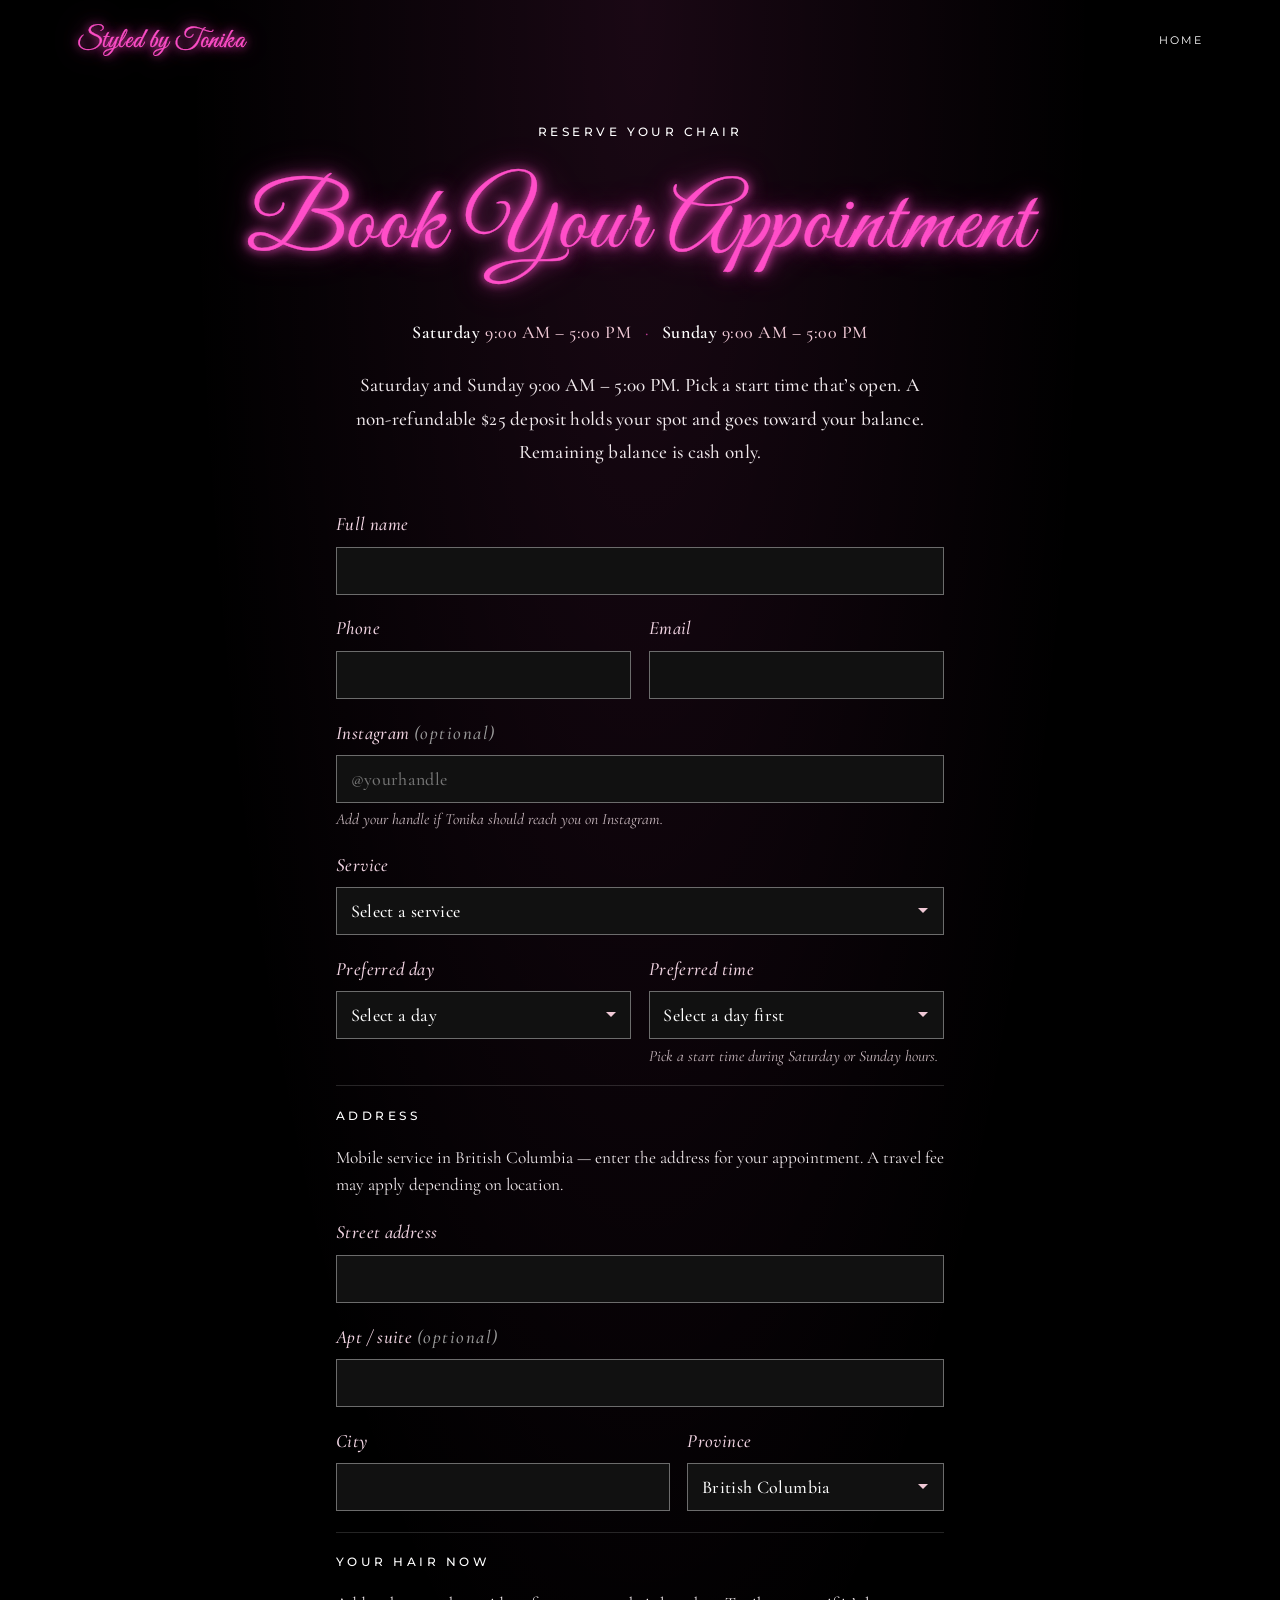
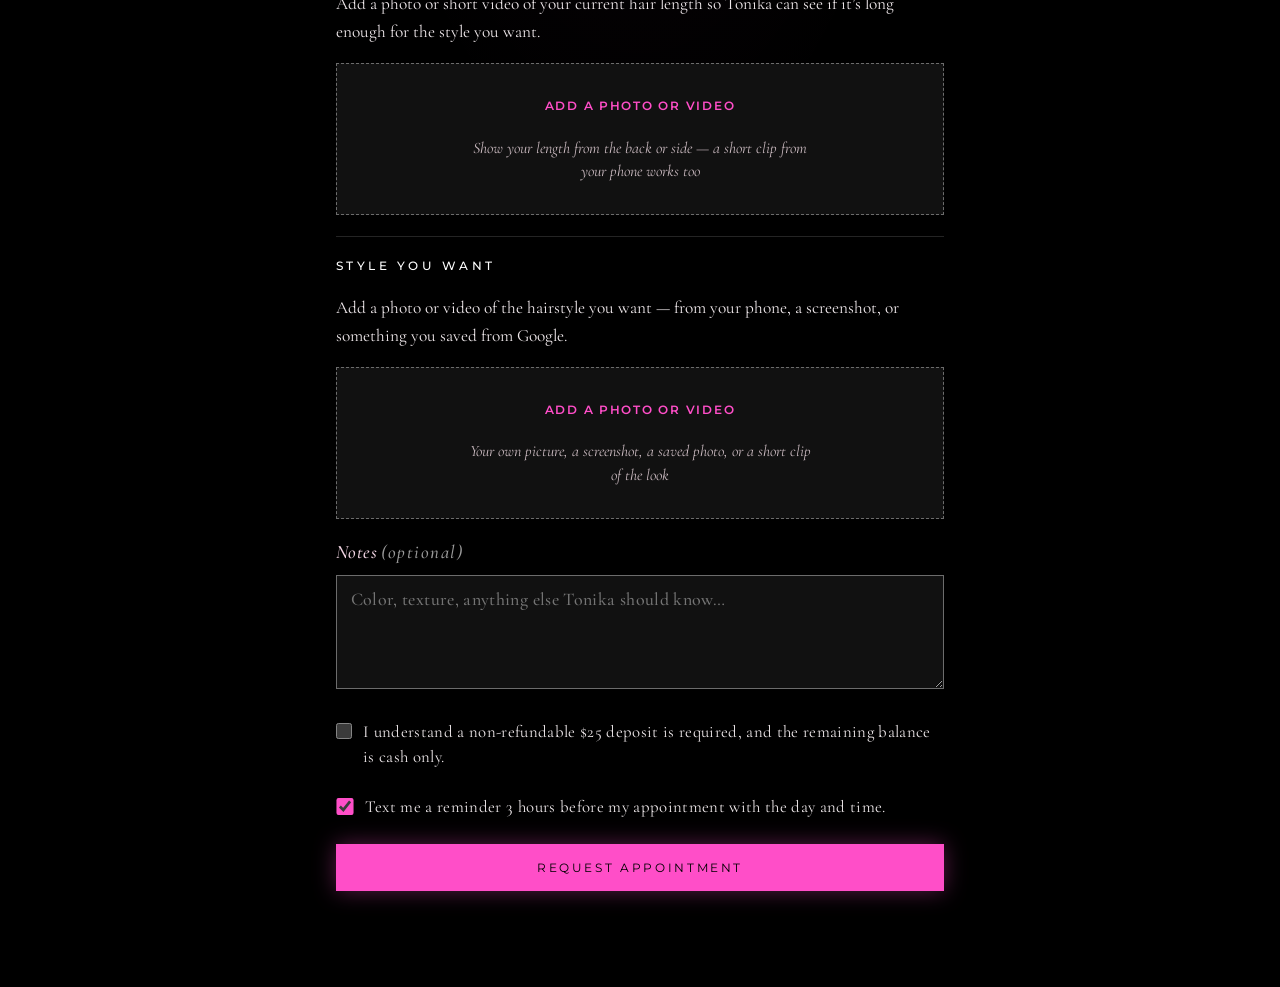
==== commit fc44d45e: "h" ====
--- a/book.html
+++ b/book.html
@@ -141,11 +141,6 @@
           </div>
         </div>
         <div class="field">
-          <label for="inspo-url">Or paste a photo or video link <span class="optional">(optional)</span></label>
-          <input id="inspo-url" name="inspo-url" type="text" inputmode="url" autocomplete="off" placeholder="Paste a Google, Pinterest, Instagram, or TikTok link" />
-          <p class="field-hint">If the look is online, paste the link here.</p>
-        </div>
-        <div class="field">
           <label for="notes">Notes <span class="optional">(optional)</span></label>
           <textarea id="notes" name="notes" rows="4" placeholder="Color, texture, anything else Tonika should know…"></textarea>
         </div>
@@ -186,7 +181,7 @@
   </div>
 
   <script src="site-content.js?v=11"></script>
-  <script src="script.js?v=22"></script>
+  <script src="script.js?v=25"></script>
 </body>
 </html>
 
--- a/styles.css
+++ b/styles.css
@@ -1185,6 +1185,7 @@
   border: 0;
   background: transparent;
   color: #fff;
+  font-family: Arial, Helvetica, sans-serif;
   font-size: 1.85rem;
   line-height: 1;
   cursor: pointer;
@@ -1261,6 +1262,42 @@
   color: #efe8eb;
   font-size: 1.08rem;
   margin-bottom: 1.4rem;
+}
+
+.booked-actions {
+  display: grid;
+  gap: 0.85rem;
+}
+
+.booked-actions .submit {
+  width: 100%;
+}
+
+.booked-home {
+  display: inline-block;
+  color: #f0c9d6;
+  text-decoration: underline;
+  text-underline-offset: 0.2em;
+  font-family: var(--display);
+  font-size: 0.78rem;
+  letter-spacing: 0.12em;
+  text-transform: uppercase;
+}
+
+html.modal-open,
+body.modal-open {
+  overflow: hidden;
+}
+
+@media (max-width: 640px) {
+  .booked-card {
+    padding: 2.1rem 1.15rem 1.4rem;
+  }
+
+  .booked-card h2 {
+    font-size: clamp(2.2rem, 11vw, 3.2rem);
+    margin: 0.1rem 0 0.9rem;
+  }
 }
 
 .before .policies-title {
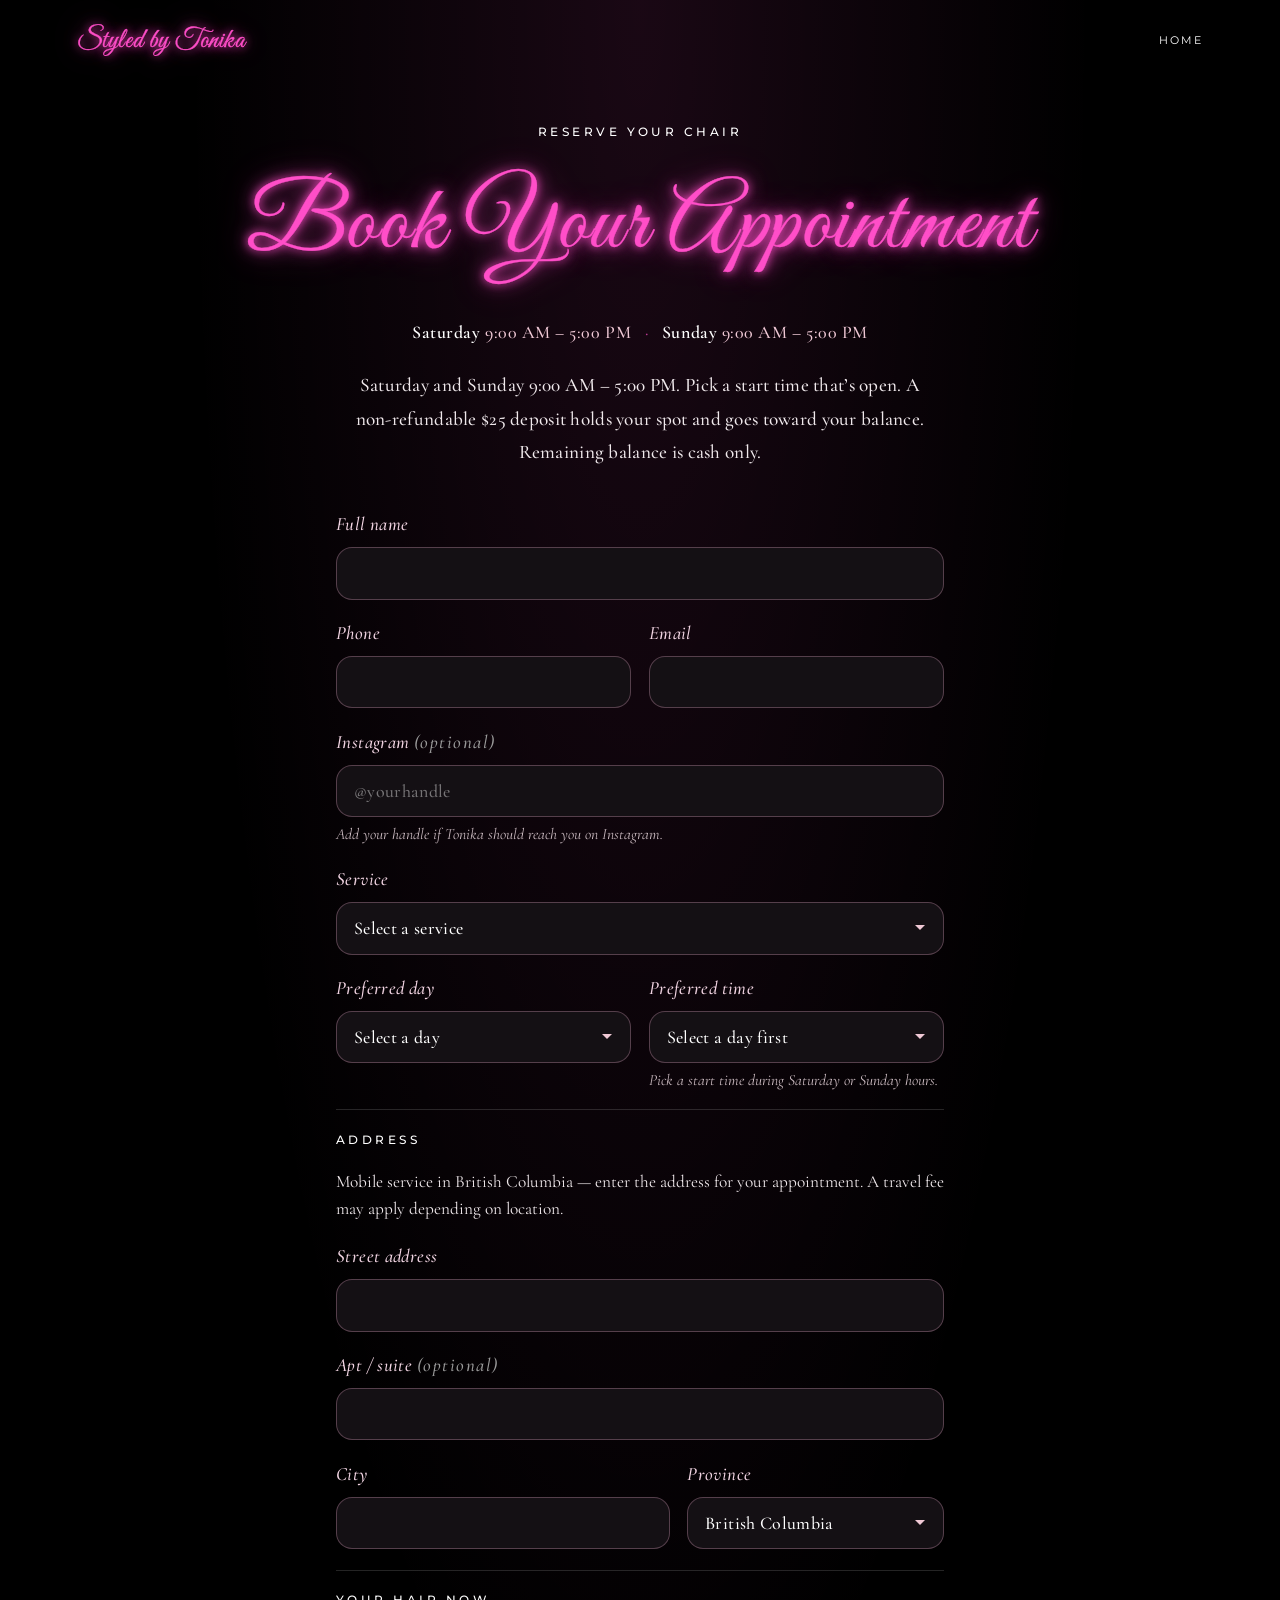
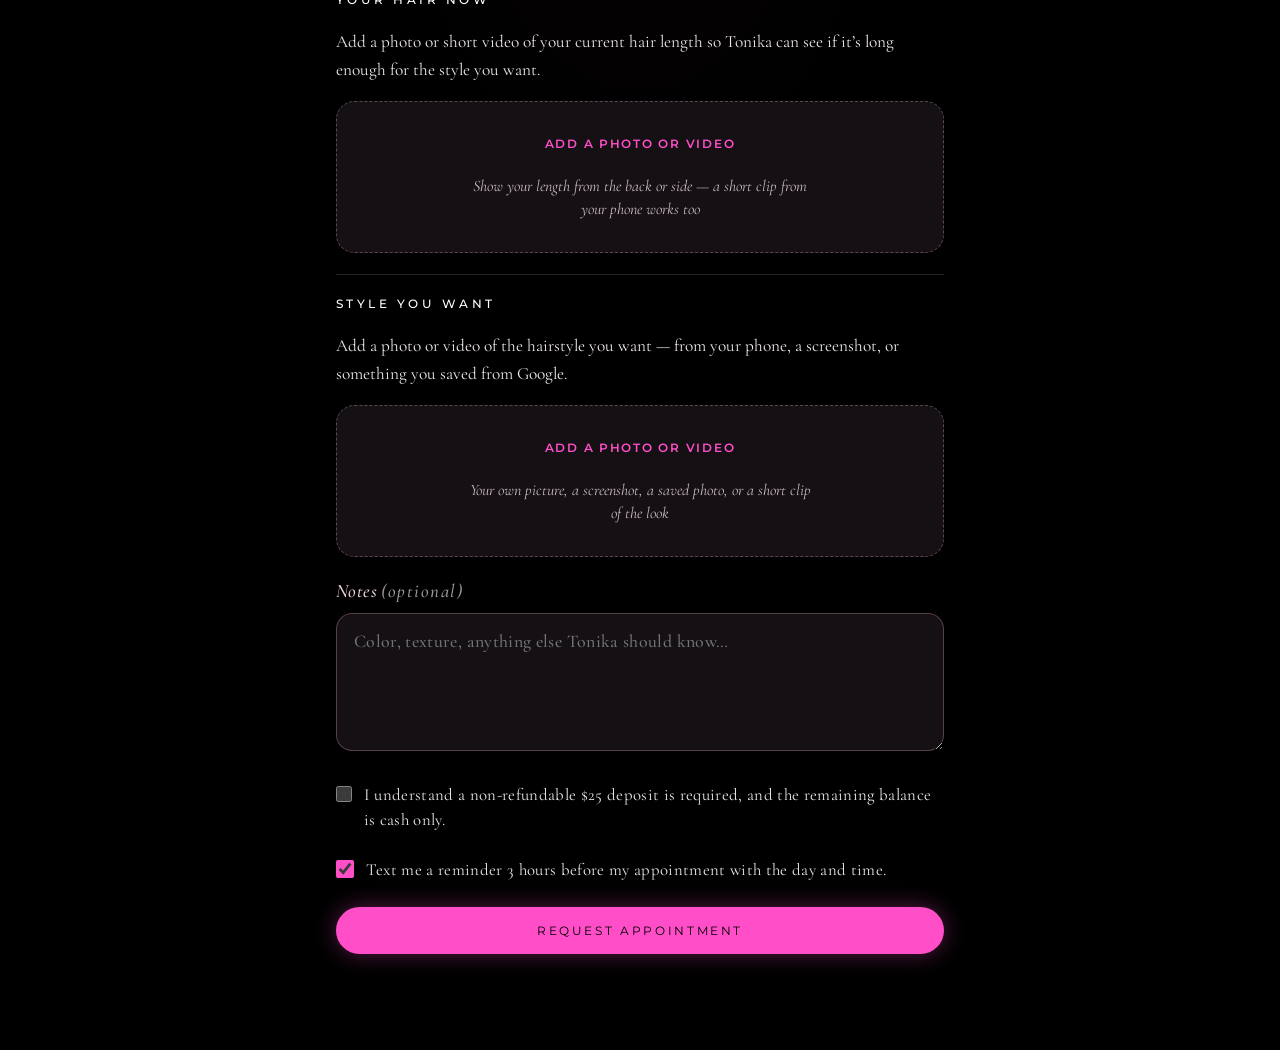
==== commit ac5b5fe2: "h" ====
--- a/book.html
+++ b/book.html
@@ -9,7 +9,7 @@
   <link rel="preconnect" href="https://fonts.googleapis.com" />
   <link rel="preconnect" href="https://fonts.gstatic.com" crossorigin />
   <link href="https://fonts.googleapis.com/css2?family=Great+Vibes&family=Montserrat:wght@400;500;600;700&family=Cormorant+Garamond:ital,wght@0,400;0,500;0,600;1,400;1,500&display=swap" rel="stylesheet" />
-  <link rel="stylesheet" href="styles.css?v=71" />
+  <link rel="stylesheet" href="styles.css?v=72" />
 </head>
 <body class="book-page">
   <header class="book-top">
--- a/styles.css
+++ b/styles.css
@@ -854,17 +854,20 @@
   gap: 0.4rem;
   min-height: 9.5rem;
   padding: 1.5rem 1.1rem;
-  border: 1px dashed rgba(255, 255, 255, 0.38);
-  background: #111;
+  border: 1px dashed rgba(255, 182, 218, 0.32);
+  background: #141014;
+  border-radius: 1.15rem;
   cursor: pointer;
   text-align: center;
+  transition: border-color 0.2s ease, box-shadow 0.2s ease, background 0.2s ease;
 }
 
 .inspo-drop:hover,
 .inspo-upload.is-dragover .inspo-drop,
 .inspo-file:focus-visible + .inspo-drop {
   border-color: var(--neon);
-  box-shadow: 0 0 0 3px rgba(255, 78, 200, 0.18);
+  background: #1a1218;
+  box-shadow: 0 0 0 3px rgba(255, 78, 200, 0.16);
 }
 
 .inspo-upload.has-file .inspo-drop {
@@ -904,7 +907,8 @@
   max-height: 22rem;
   object-fit: contain;
   background: #0a0a0a;
-  border: 1px solid rgba(255, 255, 255, 0.38);
+  border: 1px solid rgba(255, 182, 218, 0.28);
+  border-radius: 1.15rem;
 }
 
 .inspo-preview-name {
@@ -916,14 +920,15 @@
 
 .inspo-remove {
   background: transparent;
-  border: 1px solid rgba(255, 255, 255, 0.38);
+  border: 1px solid rgba(255, 182, 218, 0.32);
   color: #fff;
   font-family: var(--display);
   font-size: 0.68rem;
   font-weight: 600;
   letter-spacing: 0.14em;
   text-transform: uppercase;
-  padding: 0.65rem 0.95rem;
+  padding: 0.65rem 1.05rem;
+  border-radius: 999px;
   cursor: pointer;
 }
 
@@ -992,24 +997,31 @@
 select,
 textarea {
   width: 100%;
-  background: #111;
-  border: 1px solid rgba(255, 255, 255, 0.38);
+  background: #141014;
+  border: 1px solid rgba(255, 182, 218, 0.28);
   color: #fff;
   caret-color: #fff;
   color-scheme: dark;
   font-family: var(--body);
   font-size: 1.05rem;
   letter-spacing: 0.02em;
-  padding: 0.75rem 0.85rem;
+  padding: 0.9rem 1.05rem;
   outline: none;
-  border-radius: 0;
+  border-radius: 1rem;
+  transition: border-color 0.2s ease, box-shadow 0.2s ease, background 0.2s ease;
 }
 
 .book-page input:not([type="checkbox"]):not([type="file"]),
 .book-page select,
 .book-page textarea {
-  background: #111;
-  color: #fff;
+  background: #141014;
+  color: #fff;
+}
+
+.book-page textarea {
+  min-height: 7.5rem;
+  resize: vertical;
+  line-height: 1.5;
 }
 
 input:focus,
@@ -1018,10 +1030,10 @@
 .book-page input:not([type="checkbox"]):not([type="file"]):focus,
 .book-page select:focus,
 .book-page textarea:focus {
-  background: #111;
+  background: #1a1218;
   color: #fff;
   border-color: var(--neon);
-  box-shadow: 0 0 0 3px rgba(255, 78, 200, 0.18);
+  box-shadow: 0 0 0 3px rgba(255, 78, 200, 0.16), 0 0 18px rgba(255, 78, 200, 0.12);
 }
 
 .book-page input::placeholder,
@@ -1036,7 +1048,7 @@
 .book-page textarea:-webkit-autofill:focus {
   -webkit-text-fill-color: #fff;
   caret-color: #fff;
-  box-shadow: 0 0 0 1000px #111 inset;
+  box-shadow: 0 0 0 1000px #141014 inset;
   transition: background-color 99999s ease-out;
 }
 
@@ -1058,12 +1070,12 @@
 .book-page select {
   appearance: none;
   -webkit-appearance: none;
-  background-color: #111;
+  background-color: #141014;
   background-image: url("data:image/svg+xml;utf8,<svg xmlns='http://www.w3.org/2000/svg' viewBox='0 0 12 8'><path fill='%23f0c9d6' d='M1 1l5 5 5-5'/></svg>");
   background-repeat: no-repeat;
-  background-position: right 0.85rem center;
+  background-position: right 1.05rem center;
   background-size: 0.75rem;
-  padding-right: 2.4rem;
+  padding-right: 2.6rem;
 }
 
 .book-page option,
@@ -1094,12 +1106,13 @@
 }
 
 .check input {
-  width: 1.1rem;
-  height: 1.1rem;
+  width: 1.15rem;
+  height: 1.15rem;
   margin-top: 0.2rem;
   accent-color: var(--neon);
-  background: transparent;
-  border: 0;
+  background: #141014;
+  border: 1px solid rgba(255, 182, 218, 0.4);
+  border-radius: 0.35rem;
   padding: 0;
   box-shadow: none;
 }
@@ -1120,6 +1133,7 @@
   color: #000;
   border: 0;
   padding: 1rem 1.2rem;
+  border-radius: 999px;
   cursor: pointer;
   box-shadow: 0 0 22px rgba(255, 78, 200, 0.35);
 }
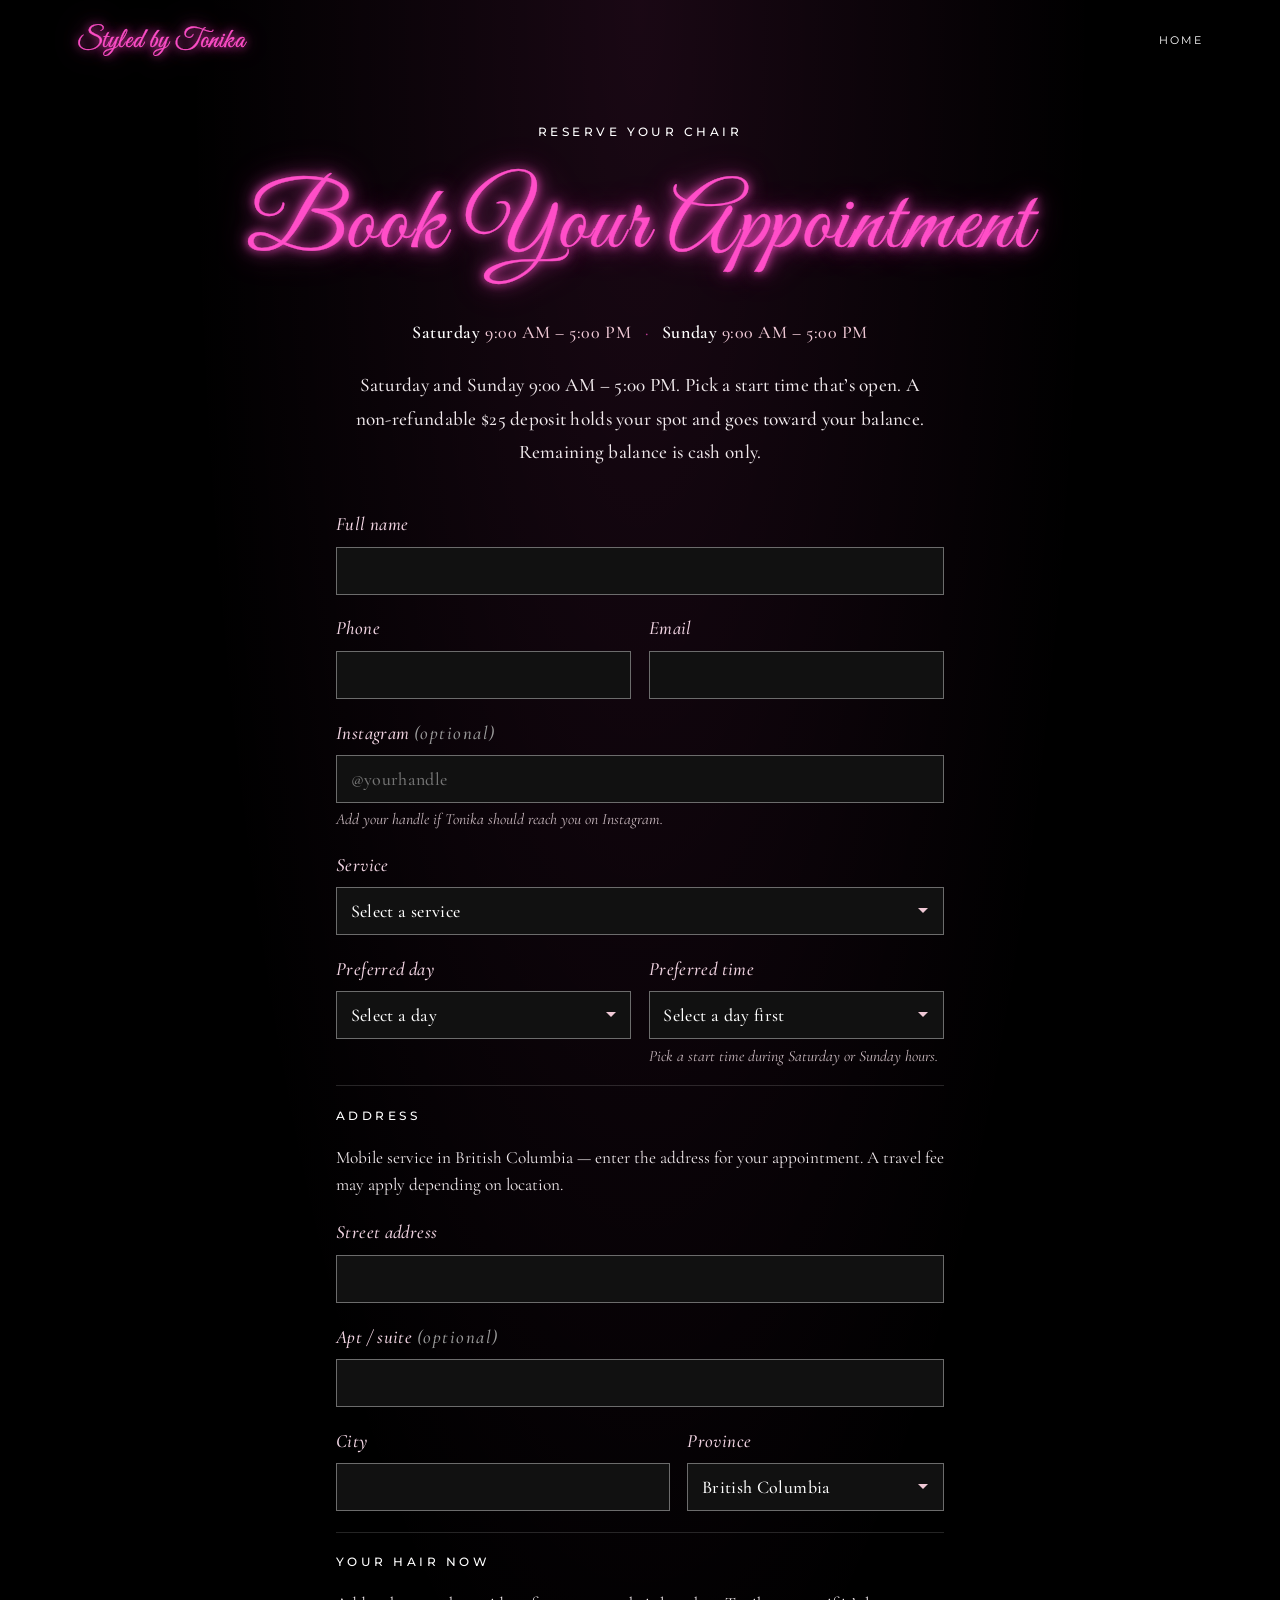
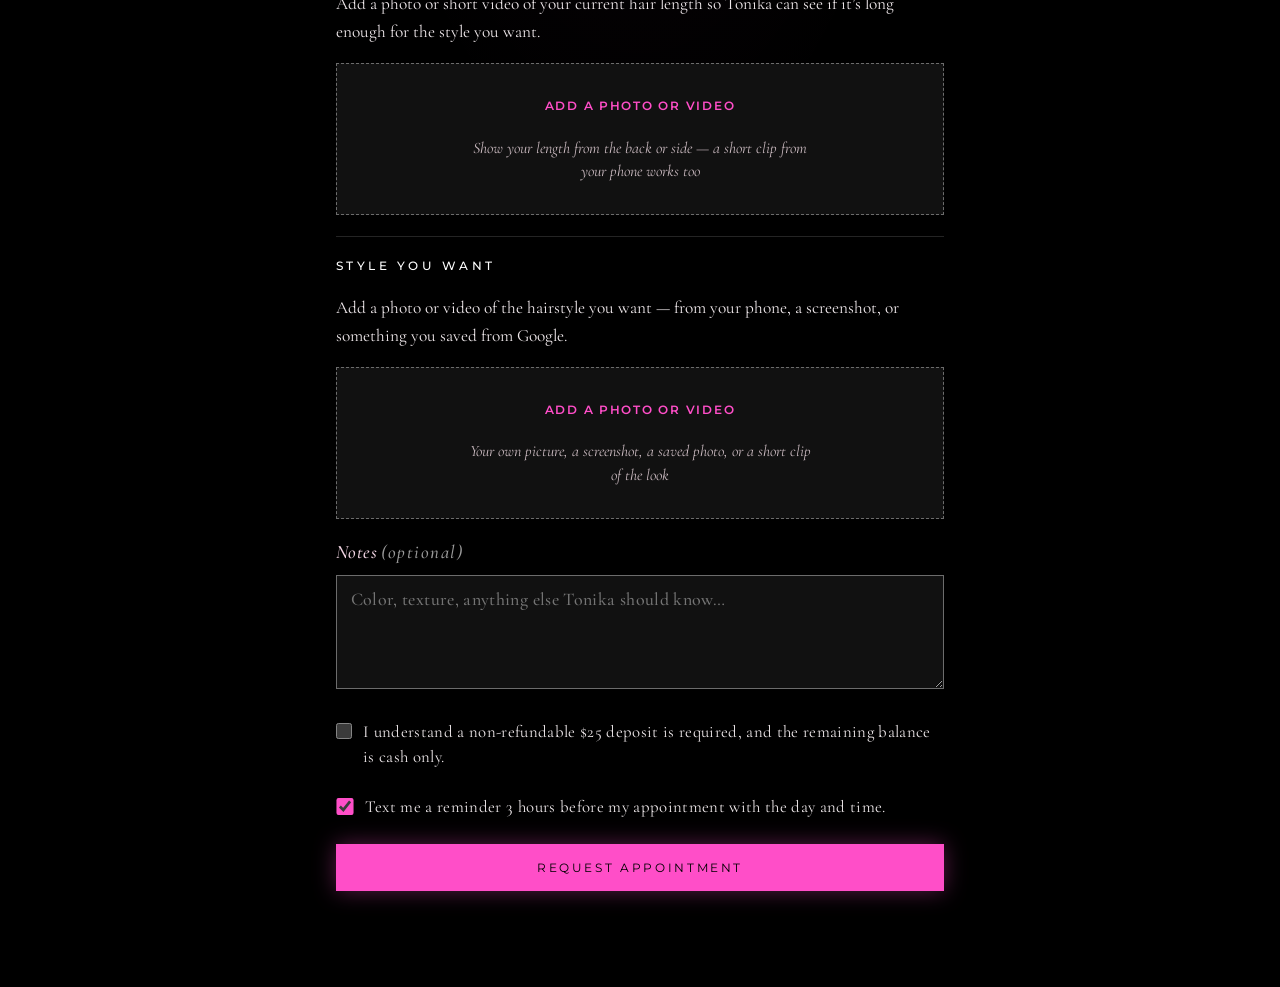
==== commit a2615ab8: "h" ====
--- a/book.html
+++ b/book.html
@@ -9,7 +9,7 @@
   <link rel="preconnect" href="https://fonts.googleapis.com" />
   <link rel="preconnect" href="https://fonts.gstatic.com" crossorigin />
   <link href="https://fonts.googleapis.com/css2?family=Great+Vibes&family=Montserrat:wght@400;500;600;700&family=Cormorant+Garamond:ital,wght@0,400;0,500;0,600;1,400;1,500&display=swap" rel="stylesheet" />
-  <link rel="stylesheet" href="styles.css?v=72" />
+  <link rel="stylesheet" href="styles.css?v=73" />
 </head>
 <body class="book-page">
   <header class="book-top">
--- a/styles.css
+++ b/styles.css
@@ -854,20 +854,17 @@
   gap: 0.4rem;
   min-height: 9.5rem;
   padding: 1.5rem 1.1rem;
-  border: 1px dashed rgba(255, 182, 218, 0.32);
-  background: #141014;
-  border-radius: 1.15rem;
+  border: 1px dashed rgba(255, 255, 255, 0.38);
+  background: #111;
   cursor: pointer;
   text-align: center;
-  transition: border-color 0.2s ease, box-shadow 0.2s ease, background 0.2s ease;
 }
 
 .inspo-drop:hover,
 .inspo-upload.is-dragover .inspo-drop,
 .inspo-file:focus-visible + .inspo-drop {
   border-color: var(--neon);
-  background: #1a1218;
-  box-shadow: 0 0 0 3px rgba(255, 78, 200, 0.16);
+  box-shadow: 0 0 0 3px rgba(255, 78, 200, 0.18);
 }
 
 .inspo-upload.has-file .inspo-drop {
@@ -907,8 +904,7 @@
   max-height: 22rem;
   object-fit: contain;
   background: #0a0a0a;
-  border: 1px solid rgba(255, 182, 218, 0.28);
-  border-radius: 1.15rem;
+  border: 1px solid rgba(255, 255, 255, 0.38);
 }
 
 .inspo-preview-name {
@@ -920,15 +916,14 @@
 
 .inspo-remove {
   background: transparent;
-  border: 1px solid rgba(255, 182, 218, 0.32);
+  border: 1px solid rgba(255, 255, 255, 0.38);
   color: #fff;
   font-family: var(--display);
   font-size: 0.68rem;
   font-weight: 600;
   letter-spacing: 0.14em;
   text-transform: uppercase;
-  padding: 0.65rem 1.05rem;
-  border-radius: 999px;
+  padding: 0.65rem 0.95rem;
   cursor: pointer;
 }
 
@@ -997,31 +992,24 @@
 select,
 textarea {
   width: 100%;
-  background: #141014;
-  border: 1px solid rgba(255, 182, 218, 0.28);
+  background: #111;
+  border: 1px solid rgba(255, 255, 255, 0.38);
   color: #fff;
   caret-color: #fff;
   color-scheme: dark;
   font-family: var(--body);
   font-size: 1.05rem;
   letter-spacing: 0.02em;
-  padding: 0.9rem 1.05rem;
+  padding: 0.75rem 0.85rem;
   outline: none;
-  border-radius: 1rem;
-  transition: border-color 0.2s ease, box-shadow 0.2s ease, background 0.2s ease;
+  border-radius: 0;
 }
 
 .book-page input:not([type="checkbox"]):not([type="file"]),
 .book-page select,
 .book-page textarea {
-  background: #141014;
-  color: #fff;
-}
-
-.book-page textarea {
-  min-height: 7.5rem;
-  resize: vertical;
-  line-height: 1.5;
+  background: #111;
+  color: #fff;
 }
 
 input:focus,
@@ -1030,10 +1018,10 @@
 .book-page input:not([type="checkbox"]):not([type="file"]):focus,
 .book-page select:focus,
 .book-page textarea:focus {
-  background: #1a1218;
+  background: #111;
   color: #fff;
   border-color: var(--neon);
-  box-shadow: 0 0 0 3px rgba(255, 78, 200, 0.16), 0 0 18px rgba(255, 78, 200, 0.12);
+  box-shadow: 0 0 0 3px rgba(255, 78, 200, 0.18);
 }
 
 .book-page input::placeholder,
@@ -1048,7 +1036,7 @@
 .book-page textarea:-webkit-autofill:focus {
   -webkit-text-fill-color: #fff;
   caret-color: #fff;
-  box-shadow: 0 0 0 1000px #141014 inset;
+  box-shadow: 0 0 0 1000px #111 inset;
   transition: background-color 99999s ease-out;
 }
 
@@ -1070,12 +1058,12 @@
 .book-page select {
   appearance: none;
   -webkit-appearance: none;
-  background-color: #141014;
+  background-color: #111;
   background-image: url("data:image/svg+xml;utf8,<svg xmlns='http://www.w3.org/2000/svg' viewBox='0 0 12 8'><path fill='%23f0c9d6' d='M1 1l5 5 5-5'/></svg>");
   background-repeat: no-repeat;
-  background-position: right 1.05rem center;
+  background-position: right 0.85rem center;
   background-size: 0.75rem;
-  padding-right: 2.6rem;
+  padding-right: 2.4rem;
 }
 
 .book-page option,
@@ -1106,13 +1094,12 @@
 }
 
 .check input {
-  width: 1.15rem;
-  height: 1.15rem;
+  width: 1.1rem;
+  height: 1.1rem;
   margin-top: 0.2rem;
   accent-color: var(--neon);
-  background: #141014;
-  border: 1px solid rgba(255, 182, 218, 0.4);
-  border-radius: 0.35rem;
+  background: transparent;
+  border: 0;
   padding: 0;
   box-shadow: none;
 }
@@ -1133,7 +1120,6 @@
   color: #000;
   border: 0;
   padding: 1rem 1.2rem;
-  border-radius: 999px;
   cursor: pointer;
   box-shadow: 0 0 22px rgba(255, 78, 200, 0.35);
 }
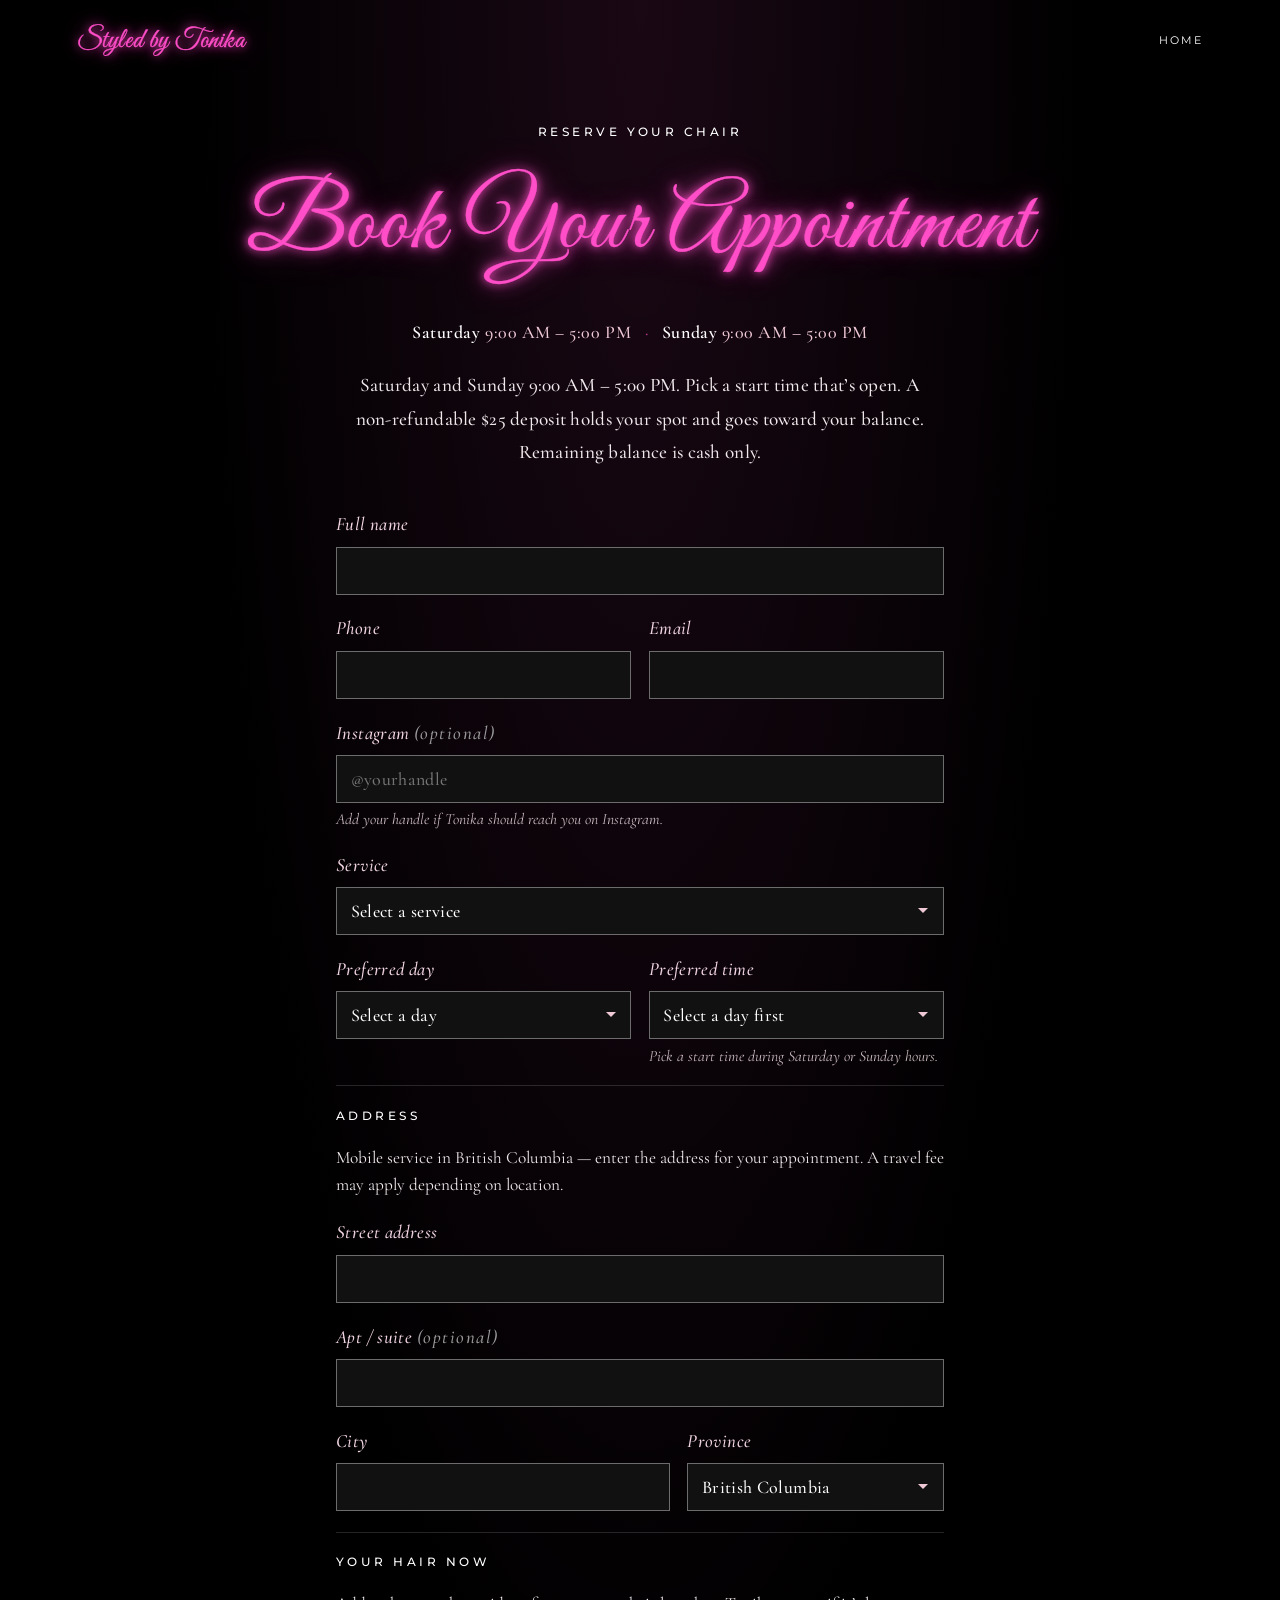
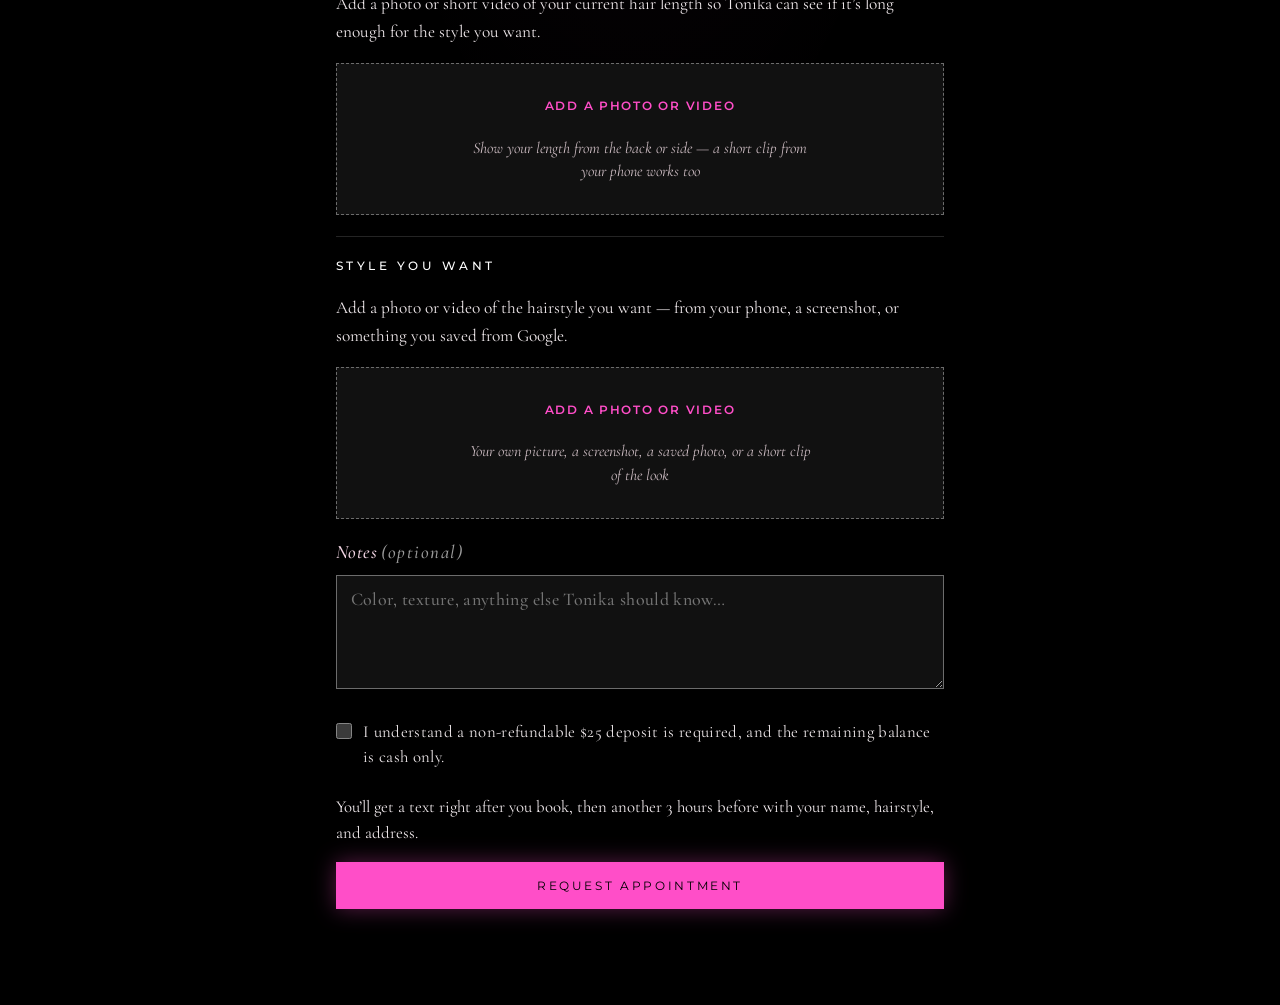
==== commit 36097d89: "h" ====
--- a/book.html
+++ b/book.html
@@ -9,7 +9,7 @@
   <link rel="preconnect" href="https://fonts.googleapis.com" />
   <link rel="preconnect" href="https://fonts.gstatic.com" crossorigin />
   <link href="https://fonts.googleapis.com/css2?family=Great+Vibes&family=Montserrat:wght@400;500;600;700&family=Cormorant+Garamond:ital,wght@0,400;0,500;0,600;1,400;1,500&display=swap" rel="stylesheet" />
-  <link rel="stylesheet" href="styles.css?v=73" />
+  <link rel="stylesheet" href="styles.css?v=74" />
 </head>
 <body class="book-page">
   <header class="book-top">
@@ -149,10 +149,7 @@
         <input type="checkbox" id="deposit" name="deposit" required />
         <span>I understand a non-refundable $25 deposit is required, and the remaining balance is cash only.</span>
       </label>
-      <label class="check">
-        <input type="checkbox" id="sms-reminder" name="sms-reminder" checked />
-        <span data-field="reminder-note">Text me a reminder 3 hours before my appointment with the day and time.</span>
-      </label>
+      <p class="sms-note" data-field="reminder-note">You’ll get a text right after you book, then another 3 hours before with your name, hairstyle, and address.</p>
       <p class="form-error" id="form-error" hidden></p>
       <button class="submit" type="submit">Request Appointment</button>
     </form>
@@ -181,7 +178,7 @@
   </div>
 
   <script src="site-content.js?v=11"></script>
-  <script src="script.js?v=25"></script>
+  <script src="script.js?v=26"></script>
 </body>
 </html>
 
--- a/styles.css
+++ b/styles.css
@@ -1109,6 +1109,13 @@
   font-size: 1rem;
 }
 
+.sms-note {
+  margin: 0;
+  color: #efe8eb;
+  font-size: 1.05rem;
+  line-height: 1.5;
+}
+
 .submit {
   display: inline-block;
   text-align: center;
